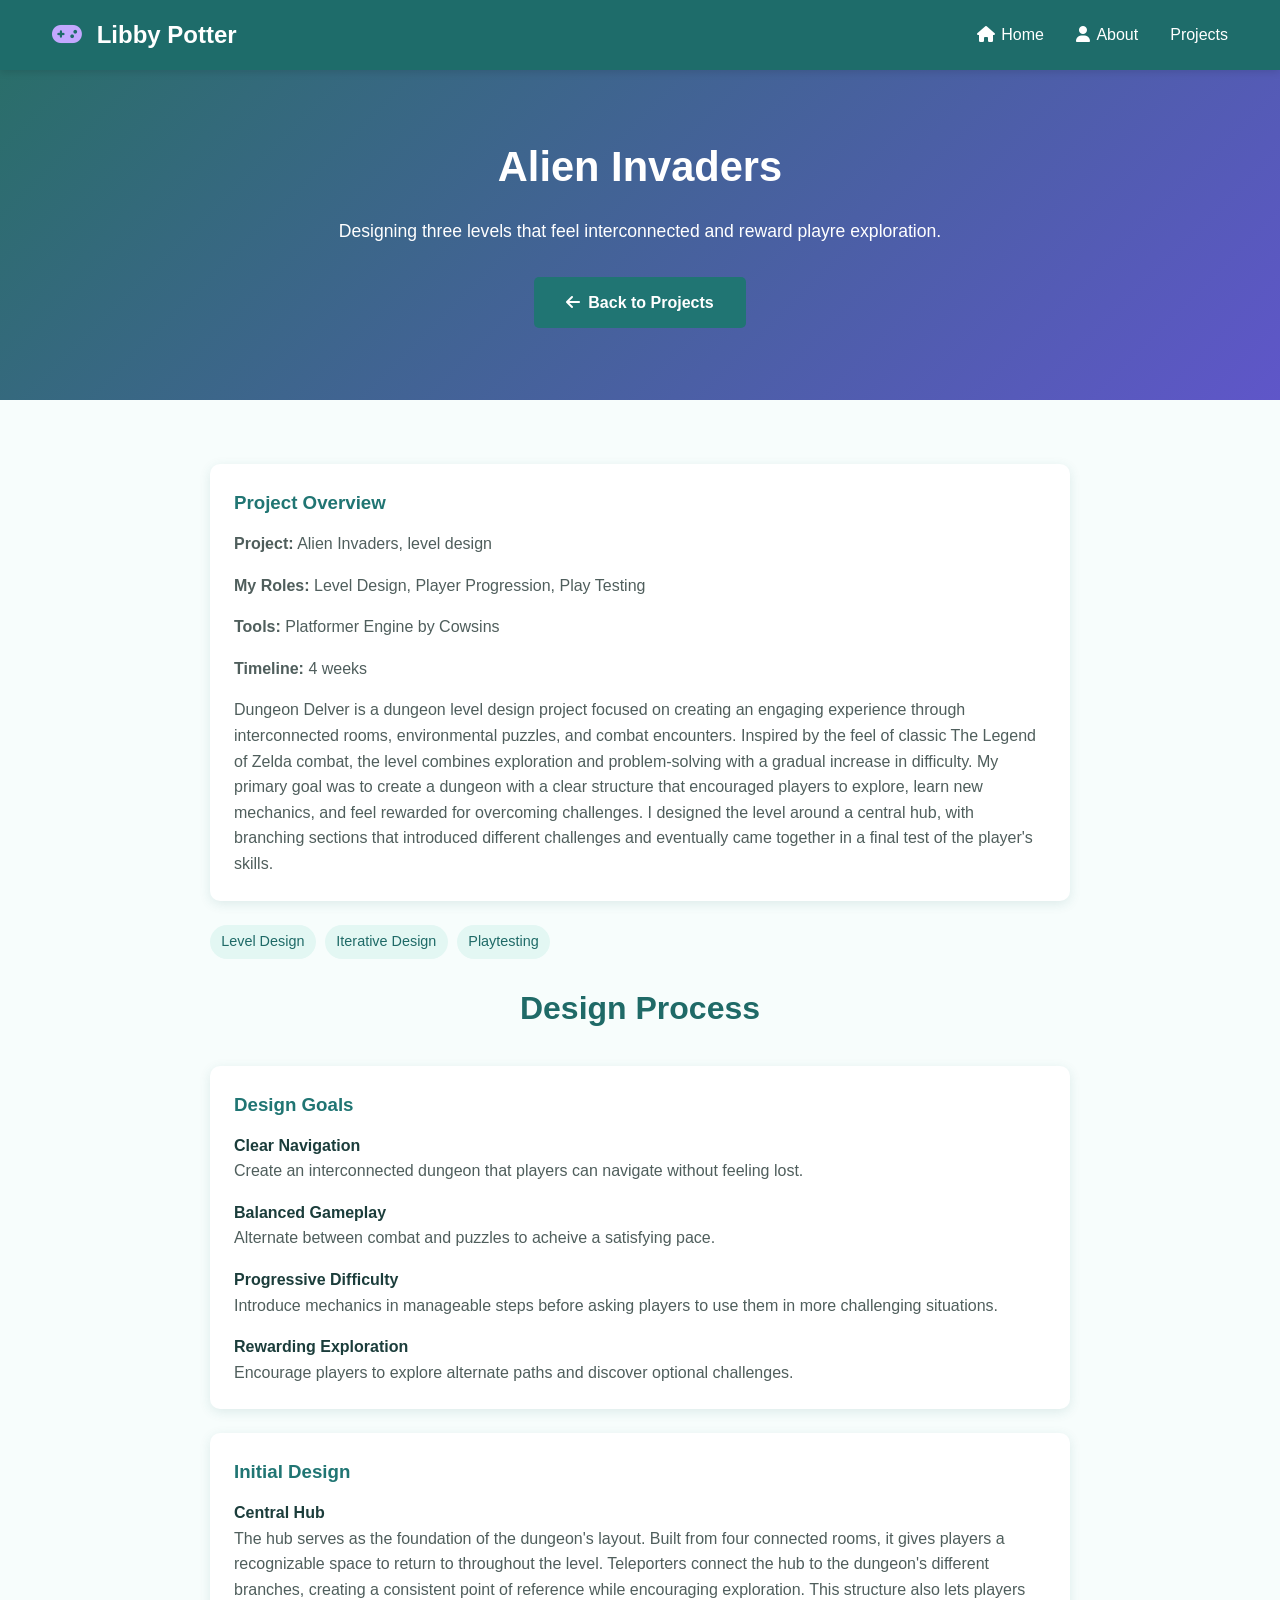
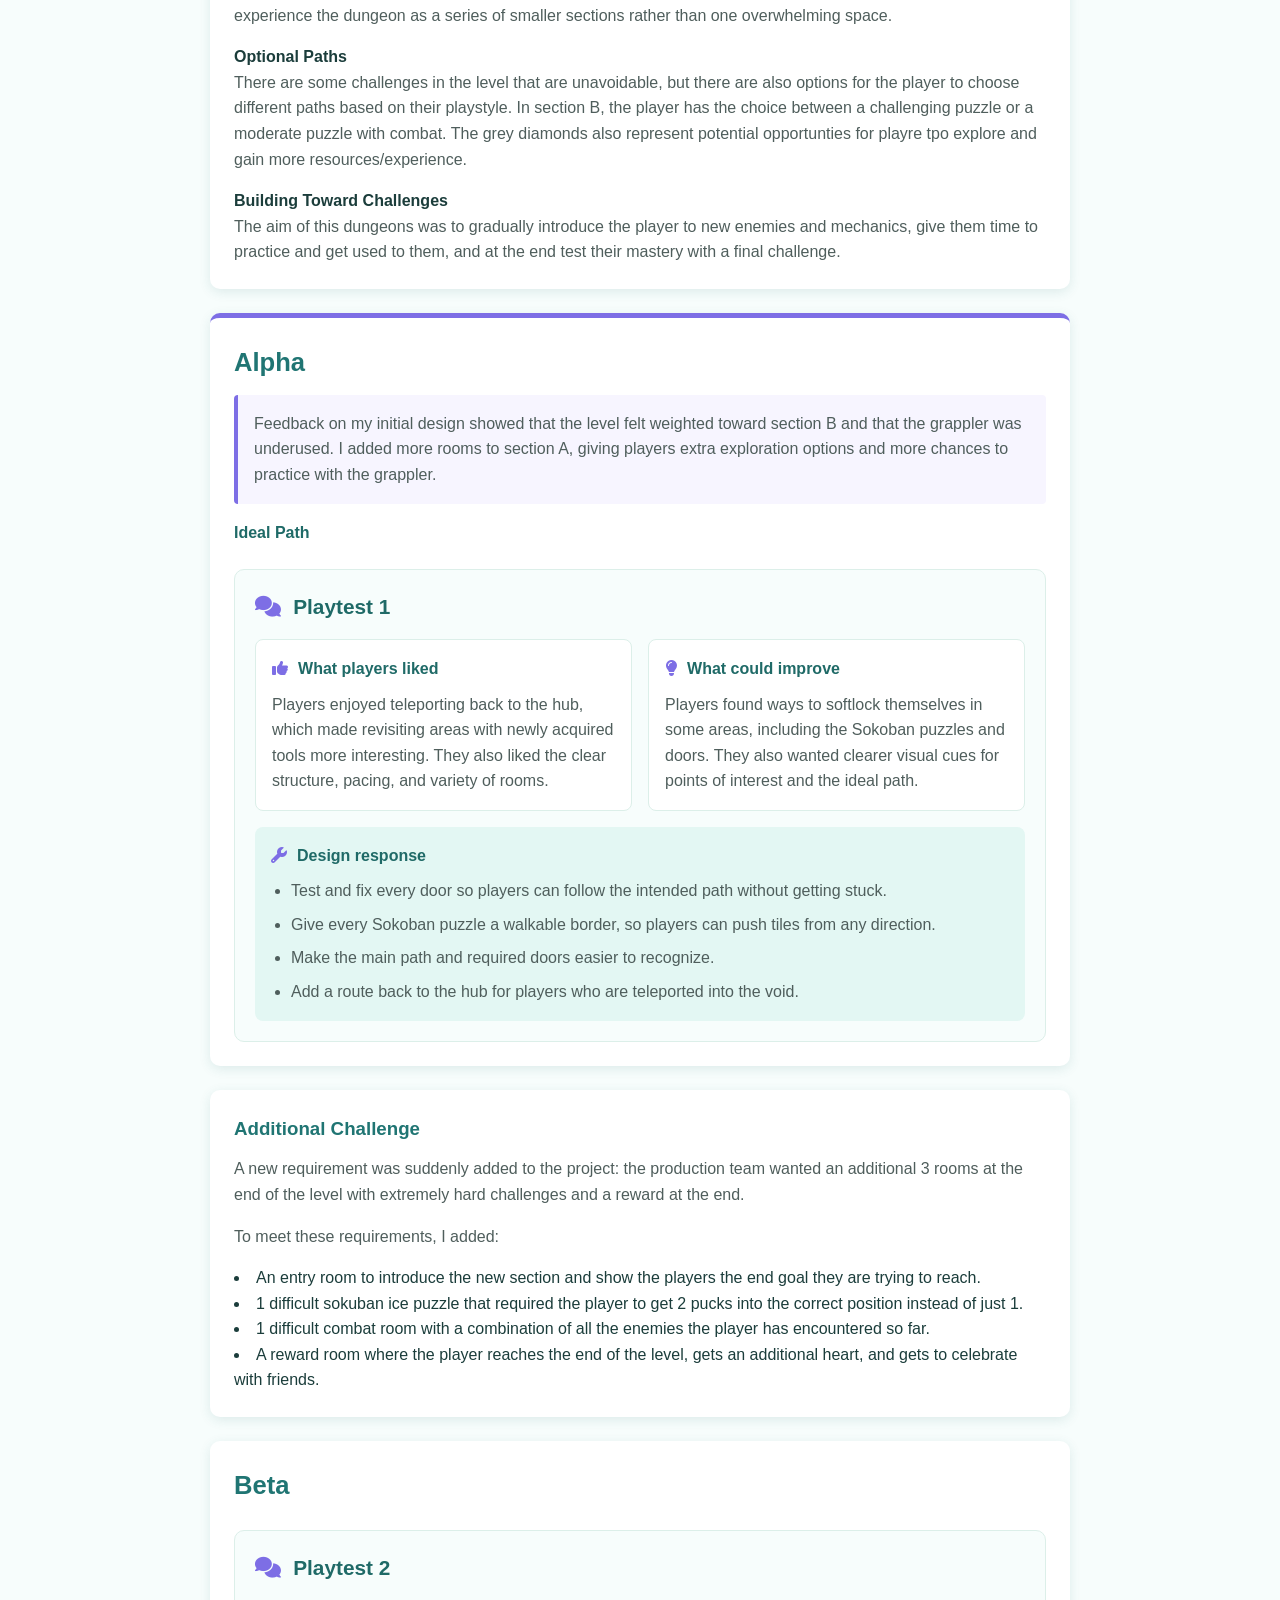
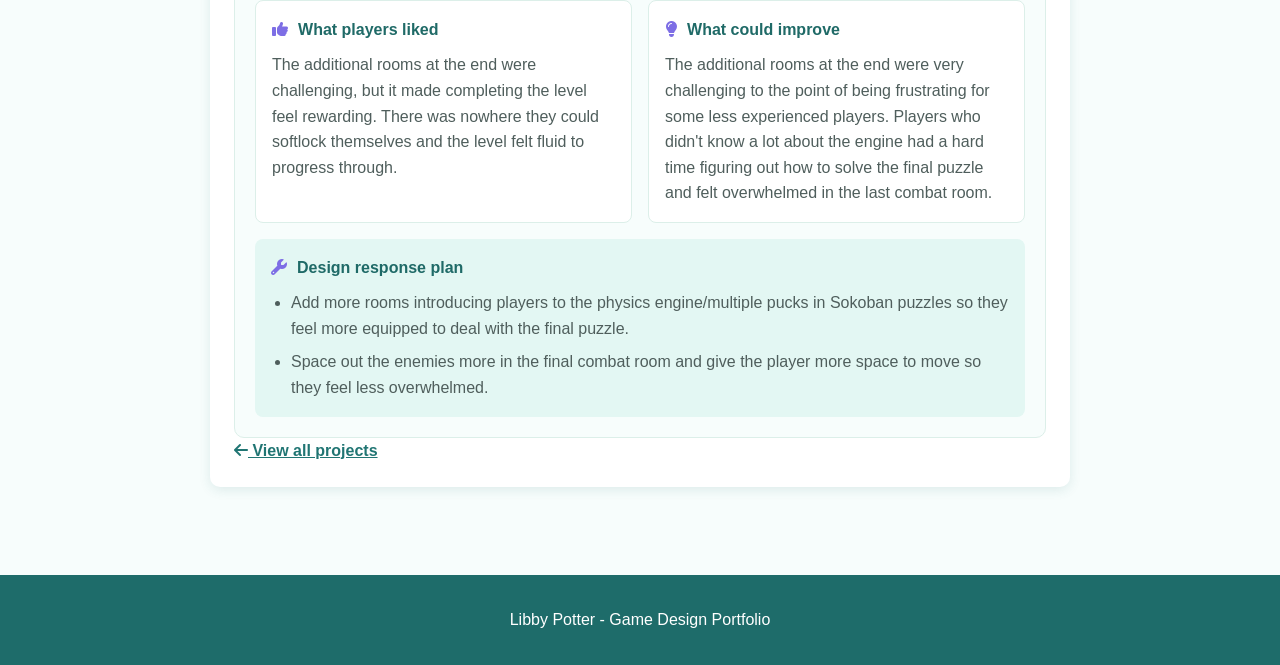
==== alien-invaders.html @ d5018eff "create alien invadrs page" ====
<!DOCTYPE html>
<html lang="en">
<head>
  <meta charset="UTF-8">
  <meta name="viewport" content="width=device-width, initial-scale=1.0">
  <title>Alien Invaders - Level Design</title>
  <link rel="stylesheet" href="https://cdnjs.cloudflare.com/ajax/libs/font-awesome/6.5.0/css/all.min.css" crossorigin="anonymous" referrerpolicy="no-referrer" />
  <link rel="stylesheet" href="style.css">
  <link rel="stylesheet" href="projects.css">
</head>
<body>
  <!-- Navigation Bar -->
  <nav class="navbar">
    <div class="container">
      <h1 class="logo"><i class="fa-solid fa-gamepad"></i> Libby Potter</h1>
      <ul class="nav-links">
        <li><a href="index.html"><i class="fa-solid fa-home"></i>Home</a></li>
        <li><a href="index.html#bio"><i class="fa-solid fa-user"></i>About</a></li>
        <li><a href="index.html#projects">Projects</a></li>
      </ul>
    </div>
  </nav>

  <!-- Project Introduction -->
  <section class="project-detail-hero">
    <div class="container">
      <h2>Alien Invaders</h2>
      <p>Designing three levels that feel interconnected and reward playre exploration.</p>
      <a href="index.html#projects" class="btn"><i class="fa-solid fa-arrow-left"></i>Back to Projects</a>
    </div>
  </section>

  <!-- Project Details -->
  <main class="project-detail-section">
    <div class="container">
      <div class="project-detail-card">
        <h3>Project Overview</h3>
        <p><strong>Project:</strong> Alien Invaders, level design</p>
        <p><strong>My Roles:</strong> Level Design, Player Progression, Play Testing</p>
        <p><strong>Tools:</strong> Platformer Engine by Cowsins</p>
        <p><strong>Timeline:</strong> 4 weeks</p>
        <p>Dungeon Delver is a dungeon level design project focused on creating an engaging experience through interconnected rooms, environmental puzzles, and combat encounters. Inspired by the feel of classic The Legend of Zelda combat, the level combines exploration and problem-solving with a gradual increase in difficulty.
        My primary goal was to create a dungeon with a clear structure that encouraged players to explore, learn new mechanics, and feel rewarded for overcoming challenges. I designed the level around a central hub, with branching sections that introduced different challenges and eventually came together in a final test of the player's skills.
        </p>
      </div>
      <ul class="project-tags" aria-label="Project topics">
        <li>Level Design</li>
        <li>Iterative Design</li>
        <li>Playtesting</li>
      </ul>

      <h2>Design Process</h2>
      <div class="project-detail-card">
        <h3>Design Goals</h3>
          <h4>Clear Navigation</h4>
          <p>Create an interconnected dungeon that players can navigate without feeling lost.</p>
          <h4>Balanced Gameplay</h4>
          <p>Alternate between combat and puzzles to acheive a satisfying pace.</p>
          <h4>Progressive Difficulty</h4>
          <p>Introduce mechanics in manageable steps before asking players to use them in more challenging situations.</p>
          <h4>Rewarding Exploration</h4>
          <p>Encourage players to explore alternate paths and discover optional challenges.</p>
      </div>
      <div class="project-detail-card">
        <h3>Initial Design</h3>
          <h4>Central Hub</h4>
          <p>The hub serves as the foundation of the dungeon's layout. Built from four connected rooms, it gives players a recognizable space to return to throughout the level. Teleporters connect the hub to the dungeon's different branches, creating a consistent point of reference while encouraging exploration.
          This structure also lets players experience the dungeon as a series of smaller sections rather than one overwhelming space.</p>
          <h4>Optional Paths</h4>
          <p>There are some challenges in the level that are unavoidable, but there are also options for the player to choose different paths based on their playstyle. In section B, the player has the choice between a challenging puzzle or a moderate puzzle with combat. The grey diamonds also represent potential opportunties for playre tpo explore and gain more resources/experience.</p>
          <h4>Building Toward Challenges</h4>
          <p>The aim of this dungeons was to gradually introduce the player to new enemies and mechanics, give them time to practice and get used to them, and at the end test their mastery with a final challenge.</p>
      </div>

      <div class="project-detail-card alpha-section">
        <div class="alpha-heading">
          <h3>Alpha</h3>
        </div>
        <p class="alpha-summary">Feedback on my initial design showed that the level felt weighted toward section B and that the grappler was underused. I added more rooms to section A, giving players extra exploration options and more chances to practice with the grappler.</p>
        <h4>Ideal Path</h4>
        <div class="alpha-playtest">
          <h4 class="alpha-playtest-title"><i class="fa-solid fa-comments" aria-hidden="true"></i> Playtest 1</h4>
          <div class="alpha-feedback">
            <div class="alpha-feedback-card alpha-positive">
              <h5><i class="fa-solid fa-thumbs-up" aria-hidden="true"></i> What players liked</h5>
              <p>Players enjoyed teleporting back to the hub, which made revisiting areas with newly acquired tools more interesting. They also liked the clear structure, pacing, and variety of rooms.</p>
            </div>
            <div class="alpha-feedback-card alpha-critique">
              <h5><i class="fa-solid fa-lightbulb" aria-hidden="true"></i> What could improve</h5>
              <p>Players found ways to softlock themselves in some areas, including the Sokoban puzzles and doors. They also wanted clearer visual cues for points of interest and the ideal path.</p>
            </div>
          </div>
          <div class="alpha-response">
            <h5><i class="fa-solid fa-wrench" aria-hidden="true"></i> Design response</h5>
            <ul>
              <li>Test and fix every door so players can follow the intended path without getting stuck.</li>
              <li>Give every Sokoban puzzle a walkable border, so players can push tiles from any direction.</li>
              <li>Make the main path and required doors easier to recognize.</li>
              <li>Add a route back to the hub for players who are teleported into the void.</li>
            </ul>
          </div>
        </div>
      </div>

      <div class="project-detail-card">
        <h3>Additional Challenge</h3>
        <p>A new requirement was suddenly added to the project: the production team wanted an additional 3 rooms at the end of the level with extremely hard challenges and a reward at the end.</p>
        <p>To meet these requirements, I added:</p>
        <li>An entry room to introduce the new section and show the players the end goal they are trying to reach.</li>
        <li>1 difficult sokuban ice puzzle that required the player to get 2 pucks into the correct position instead of just 1.</li>
        <li>1 difficult combat room with a combination of all the enemies the player has encountered so far.</li>
        <li>A reward room where the player reaches the end of the level, gets an additional heart, and gets to celebrate with friends.</li>
      </div>

      <div class="project-detail-card">
        <div class="alpha-heading">
          <h3>Beta</h3>
        </div>
          <div class="alpha-playtest">
          <h4 class="alpha-playtest-title"><i class="fa-solid fa-comments" aria-hidden="true"></i> Playtest 2</h4>
          <div class="alpha-feedback">
            <div class="alpha-feedback-card alpha-positive">
              <h5><i class="fa-solid fa-thumbs-up" aria-hidden="true"></i> What players liked</h5>
              <p>The additional rooms at the end were challenging, but it made completing the level feel rewarding. There was nowhere they could softlock themselves and the level felt fluid to progress through.</p>
            </div>
            <div class="alpha-feedback-card alpha-critique">
              <h5><i class="fa-solid fa-lightbulb" aria-hidden="true"></i> What could improve</h5>
              <p>The additional rooms at the end were very challenging to the point of being frustrating for some less experienced players. Players who didn't know a lot about the engine had a hard time figuring out how to solve the final puzzle and felt overwhelmed in the last combat room.</p>
            </div>
          </div>
          <div class="alpha-response">
            <h5><i class="fa-solid fa-wrench" aria-hidden="true"></i> Design response plan</h5>
            <ul>
              <li>Add more rooms introducing players to the physics engine/multiple pucks in Sokoban puzzles so they feel more equipped to deal with the final puzzle.</li>
              <li>Space out the enemies more in the final combat room and give the player more space to move so they feel less overwhelmed.</li>
            </ul>
          </div>
      </div>
      <a href="index.html#projects" class="back-to-projects"><i class="fa-solid fa-arrow-left"></i> View all projects</a>
    </div>
  </main>

  <!-- Footer -->
  <footer class="footer">
    <div class="container">
      <p>Libby Potter - Game Design Portfolio</p>
    </div>
  </footer>
</body>
</html>
---- style.css ----
/* ===========================
   GLOBAL STYLES
   =========================== */

/* Reset default browser styles and set base font */
* {
  margin: 0;
  padding: 0;
  box-sizing: border-box;
}

body {
  font-family: 'Arial', sans-serif;
  line-height: 1.6;
  color: #1b3d3b;
  background-color: #e8f8f5;
}

/* Container class to center and constrain content width */
.container {
  max-width: 900px;
  margin: 0 auto;
  padding: 0 20px;
}

/* ===========================
   NAVIGATION BAR
   =========================== */

.navbar {
  background-color: #1e6c6a;
  padding: 1rem 2rem;
  position: sticky;
  top: 0;
  box-shadow: 0 2px 8px rgba(0, 0, 0, 0.12);
}

.navbar .container {
  display: flex;
  justify-content: space-between;
  align-items: center;
  width: 100%;
  max-width: none;
}

.logo {
  color: white;
  font-size: 1.5rem;
  font-weight: bold;
}

.logo i {
  margin-right: 0.5rem;
  color: #c3a8ff;
}

.nav-links {
  display: flex;
  list-style: none;
  gap: 2rem;
}

.nav-links a {
  color: white;
  text-decoration: none;
  font-weight: 500;
  transition: color 0.3s ease;
}

.nav-links a i {
  margin-right: 0.4rem;
}

.nav-links a:hover {
  color: #a47ff0;
}

/* ===========================
   HERO SECTION
   =========================== */

.hero {
  background: linear-gradient(135deg, #98e6dd 0%, #7a7ad8 100%);
  color: white;
  padding: 6rem 0;
  text-align: center;
}

.hero h2 {
  font-size: 3rem;
  margin-bottom: 1rem;
}

.hero p {
  font-size: 1.2rem;
  margin-bottom: 2rem;
  max-width: 600px;
  margin-left: auto;
  margin-right: auto;
}

/* Button styling */
.btn {
  display: inline-block;
  background-color: #207573;
  color: white;
  padding: 0.8rem 2rem;
  border-radius: 5px;
  text-decoration: none;
  font-weight: bold;
  transition: background-color 0.3s ease;
}

.btn i {
  margin-right: 0.5rem;
}

.btn:hover {
  background-color: #175455;
}

/* ===========================
   BIO SECTION
   =========================== */

.bio {
  background-color: #f0fcfb;
  padding: 4rem 0;
}

/* Bio content layout with image and text side-by-side */
.bio-content {
  display: flex;
  gap: 2rem;
  align-items: center;
}

/* Profile image styling */
.bio-image {
  width: 200px;
  height: 200px;
  border-radius: 10px;
  object-fit: cover;
  box-shadow: 0 4px 8px rgba(0, 0, 0, 0.2);
  flex-shrink: 0;
}

.bio h2 {
  font-size: 2rem;
  margin-bottom: 1.5rem;
  color: #1f6a67;
}

.bio-text p {
  font-size: 1rem;
  margin-bottom: 1rem;
  line-height: 1.8;
  color: #285452;
}

/* ===========================
   SKILLS SECTION
   =========================== */

.skills {
  background-color: #e3f7f3;
  padding: 4rem 0;
}

.skills h2 {
  font-size: 2rem;
  margin-bottom: 2rem;
  text-align: center;
  color: #1f6a67;
}

/* Skills grid layout using flexbox */
.skills-grid {
  display: flex;
  gap: 2rem;
  justify-content: center;
  flex-wrap: wrap;
}

.skill-category {
  background-color: white;
  padding: 1.5rem;
  border-radius: 8px;
  box-shadow: 0 3px 10px rgba(31, 106, 103, 0.12);
  flex: 1;
  min-width: 250px;
  max-width: 400px;
}

.skill-category h3 {
  color: #7d6ee5;
  margin-bottom: 1rem;
  font-size: 1.2rem;
}

.skill-category h3 i {
  margin-right: 0.5rem;
  color: #207573;
}

.skill-category ul {
  list-style: none;
}

.skill-category li {
  padding: 0.5rem 0;
  color: #555;
  border-bottom: 1px solid #ecf0f1;
}

.skill-category li:last-child {
  border-bottom: none;
}

/* ===========================
   FOOTER
   =========================== */

.footer {
  background-color: #1e6c6a;
  color: white;
  text-align: center;
  padding: 2rem 0;
}

.social-link {
  color: white;
  text-decoration: none;
  font-weight: 600;
}

.social-link i {
  margin-right: 0.5rem;
  font-size: 1.3rem;
  vertical-align: middle;
}

.social-link:hover {
  color: #c3a8ff;
}

/* ===========================
   RESPONSIVE DESIGN
   =========================== */

/* Adjust styles for smaller screens */
@media (max-width: 768px) {
  .nav-links {
    gap: 1rem;
    font-size: 0.9rem;
  }

  .hero h2 {
    font-size: 2rem;
  }

  .hero p {
    font-size: 1rem;
  }

  /* Stack bio image and text vertically on mobile */
  .bio-content {
    flex-direction: column;
    text-align: center;
  }

  .bio-image {
    width: 150px;
    height: 150px;
  }

  .skills-grid {
    flex-direction: column;
  }

  .skill-category {
    max-width: 100%;
  }

  .project-grid {
    flex-direction: column;
  }

  .projects-hero h2 {
    font-size: 2rem;
  }
}
---- projects.css ----
/* ===========================
   PROJECTS PAGE STYLES
   =========================== */

.projects-hero {
  background: linear-gradient(135deg, #2a6e6a 0%, #5f56c9 100%);
  color: white;
  padding: 5rem 0;
  text-align: center;
}

.projects-hero h2 {
  font-size: 2.6rem;
  margin-bottom: 1rem;
}

.projects-hero p {
  font-size: 1.1rem;
  max-width: 650px;
  margin: 0 auto 2rem;
}

.projects-section {
  padding: 4rem 0;
  background-color: #f7fdfc;
}

.projects-section.alt {
  background-color: #eef9f7;
}

.projects-section h2 {
  font-size: 2rem;
  color: #1f6a67;
  margin-bottom: 2rem;
  text-align: center;
}

.project-grid {
  display: flex;
  gap: 1.5rem;
  flex-wrap: wrap;
  margin-bottom: 2rem;
}

.project-grid:last-of-type {
  margin-bottom: 0;
}

.project-card {
  background-color: white;
  border-radius: 10px;
  padding: 0;
  box-shadow: 0 3px 12px rgba(31, 106, 103, 0.12);
  flex: 1;
  min-width: 240px;
  overflow: hidden;
}

.project-card h3 {
  color: #207573;
  margin-bottom: 0.8rem;
}

.project-card p {
  color: #4f5e5c;
  margin-bottom: 1rem;
}

.project-link {
  color: inherit;
  text-decoration: none;
  display: block;
  height: 100%;
  padding: 1.5rem;
  border-radius: 10px;
}

.project-link:hover,
.project-link:focus-visible {
  background-color: #f0fcfb;
}

.project-link:focus-visible {
  outline: 3px solid #7d6ee5;
  outline-offset: -3px;
}

.project-image {
  height: 160px;
  border-radius: 8px;
  margin-bottom: 1rem;
  background: linear-gradient(135deg, #98e6dd 0%, #7a7ad8 100%);
  border: 2px solid #dcefe9;
}

.project-tags {
  list-style: none;
  display: flex;
  flex-wrap: wrap;
  gap: 0.6rem;
}

.project-tags li {
  background-color: #e3f7f3;
  color: #1f6a67;
  padding: 0.35rem 0.7rem;
  border-radius: 999px;
  font-size: 0.9rem;
}

.project-list {
  display: flex;
  flex-direction: column;
  gap: 1rem;
}

.project-detail-hero {
  background: linear-gradient(135deg, #2a6e6a 0%, #5f56c9 100%);
  color: white;
  padding: 4rem 0;
  text-align: center;
}

.project-detail-hero h2 {
  font-size: 2.6rem;
  margin-bottom: 1rem;
}

.project-detail-hero p {
  font-size: 1.1rem;
  max-width: 650px;
  margin: 0 auto 1.5rem;
}

.project-detail-hero .btn {
  margin: 0.5rem;
}

.project-detail-section {
  padding: 4rem 0;
  background-color: #f7fdfc;
}

.project-detail-section h2 {
  font-size: 2rem;
  color: #1f6a67;
  margin-bottom: 2rem;
  text-align: center;
}

.project-detail-card {
  background-color: white;
  padding: 1.5rem;
  margin-bottom: 1.5rem;
  border-radius: 10px;
  box-shadow: 0 3px 12px rgba(31, 106, 103, 0.12);
}

.project-detail-card h3 {
  color: #207573;
  margin-bottom: 0.8rem;
}

.project-detail-card p {
  color: #4f5e5c;
  margin-bottom: 1rem;
}

.project-detail-card p:last-child {
  margin-bottom: 0;
}

.alpha-section {
  border-top: 5px solid #7d6ee5;
}

.alpha-heading {
  display: flex;
  flex-wrap: wrap;
  align-items: center;
  gap: 0.5rem 1rem;
  margin-bottom: 0.75rem;
}

.alpha-heading h3 {
  margin: 0;
  font-size: 1.6rem;
}

.alpha-label {
  margin: 0 !important;
  padding: 0.3rem 0.65rem;
  color: #5142a5 !important;
  background-color: #f0edff;
  border-radius: 999px;
  font-size: 0.8rem;
  font-weight: bold;
  letter-spacing: 0.05em;
  text-transform: uppercase;
}

.alpha-summary {
  padding: 1rem;
  background-color: #f7f5ff;
  border-left: 4px solid #7d6ee5;
  border-radius: 4px;
}

.alpha-section > h4 {
  margin-bottom: 1rem;
  color: #1f6a67;
}

.alpha-playtest {
  margin-top: 1.5rem;
  padding: 1.25rem;
  background-color: #f7fdfc;
  border: 1px solid #dcefe9;
  border-radius: 10px;
}

.alpha-playtest-title {
  margin-bottom: 1rem;
  color: #1f6a67;
  font-size: 1.3rem;
}

.alpha-playtest-title i {
  margin-right: 0.4rem;
  color: #7d6ee5;
}

.alpha-feedback {
  display: flex;
  flex-wrap: wrap;
  gap: 1rem;
}

.alpha-feedback-card {
  flex: 1 1 240px;
  padding: 1rem;
  background-color: white;
  border: 1px solid #dcefe9;
  border-radius: 8px;
}

.alpha-feedback-card h5,
.alpha-response h5 {
  margin-bottom: 0.6rem;
  color: #1f6a67;
  font-size: 1rem;
}

.alpha-feedback-card h5 i,
.alpha-response h5 i {
  margin-right: 0.35rem;
  color: #7d6ee5;
}

.alpha-feedback-card p {
  margin: 0;
}

.alpha-response {
  margin-top: 1rem;
  padding: 1rem;
  background-color: #e3f7f3;
  border-radius: 8px;
}

.alpha-response ul {
  margin: 0;
  padding-left: 1.25rem;
  color: #4f5e5c;
}

.alpha-response li + li {
  margin-top: 0.5rem;
}

.project-detail-section .project-tags {
  margin-bottom: 1.5rem;
}

.gameplay-steps {
  display: flex;
  flex-wrap: wrap;
  gap: 1rem;
  margin: 1.5rem 0;
  padding: 0;
  list-style: none;
}

.gameplay-step {
  position: relative;
  flex: 1 1 190px;
  padding: 1.25rem;
  background: linear-gradient(180deg, #f0fcfb 0%, #ffffff 100%);
  border: 1px solid #dcefe9;
  border-radius: 10px;
}

.gameplay-step:not(:last-child)::after {
  content: "\2192";
  position: absolute;
  top: 1.35rem;
  right: -0.85rem;
  z-index: 1;
  width: 1.6rem;
  color: #207573;
  background-color: white;
  border-radius: 50%;
  font-size: 1.3rem;
  font-weight: bold;
  line-height: 1.6rem;
  text-align: center;
}

.gameplay-step-icon {
  display: block;
  margin-bottom: 0.7rem;
  color: #207573;
  font-size: 1.5rem;
}

.gameplay-step-number {
  display: block;
  margin-bottom: 0.35rem;
  color: #7d6ee5;
  font-size: 0.8rem;
  font-weight: bold;
  letter-spacing: 0.06em;
  text-transform: uppercase;
}

.gameplay-step h4 {
  margin-bottom: 0.5rem;
  color: #1f6a67;
  font-size: 1.05rem;
  line-height: 1.35;
}

.gameplay-step p {
  margin: 0;
  color: #4f5e5c;
  font-size: 0.95rem;
}

.gameplay-repeat {
  margin: 0 !important;
  padding: 0.9rem 1rem;
  color: #175455 !important;
  background-color: #e3f7f3;
  border-radius: 8px;
  font-weight: bold;
  text-align: center;
}

.gameplay-repeat i {
  margin-right: 0.45rem;
  color: #7d6ee5;
}

.key-systems {
  margin-top: 2rem;
  padding-top: 1.5rem;
  border-top: 1px solid #dcefe9;
}

.key-systems h4 {
  margin-bottom: 1rem;
  color: #1f6a67;
  font-size: 1.3rem;
}

.key-systems-list {
  display: flex;
  flex-wrap: wrap;
  gap: 0.8rem;
  margin: 0;
  padding: 0;
  list-style: none;
}

.key-systems-list li {
  display: flex;
  flex: 1 1 240px;
  gap: 0.8rem;
  align-items: flex-start;
  padding: 1rem;
  background-color: #f0fcfb;
  border: 1px solid #dcefe9;
  border-radius: 8px;
  color: #4f5e5c;
  font-size: 0.95rem;
}

.key-systems-list li > i {
  display: flex;
  flex: 0 0 2.2rem;
  width: 2.2rem;
  height: 2.2rem;
  align-items: center;
  justify-content: center;
  color: #207573;
  background-color: #e3f7f3;
  border-radius: 50%;
}

.key-systems-list li strong {
  display: block;
  margin-bottom: 0.25rem;
  color: #1f6a67;
}

.back-to-projects {
  color: #207573;
  font-weight: bold;
}

.list-item {
  background-color: white;
  padding: 1.2rem 1.4rem;
  border-radius: 8px;
  box-shadow: 0 2px 8px rgba(31, 106, 103, 0.08);
}

.list-item h3 {
  color: #7d6ee5;
  margin-bottom: 0.4rem;
}

.list-item h3 i {
  margin-right: 0.4rem;
  color: #207573;
}

.list-item p {
  color: #4f5e5c;
}

/* ===========================
   RESPONSIVE DESIGN
   =========================== */

@media (max-width: 768px) {
  .project-grid {
    flex-direction: column;
  }

  .gameplay-steps {
    flex-direction: column;
  }

  .gameplay-step {
    flex-basis: auto;
  }

  .gameplay-step:not(:last-child)::after {
    top: auto;
    right: 50%;
    bottom: -1.3rem;
    transform: rotate(90deg);
  }

  .projects-hero h2 {
    font-size: 2rem;
  }

  .project-detail-hero h2 {
    font-size: 2rem;
  }
}
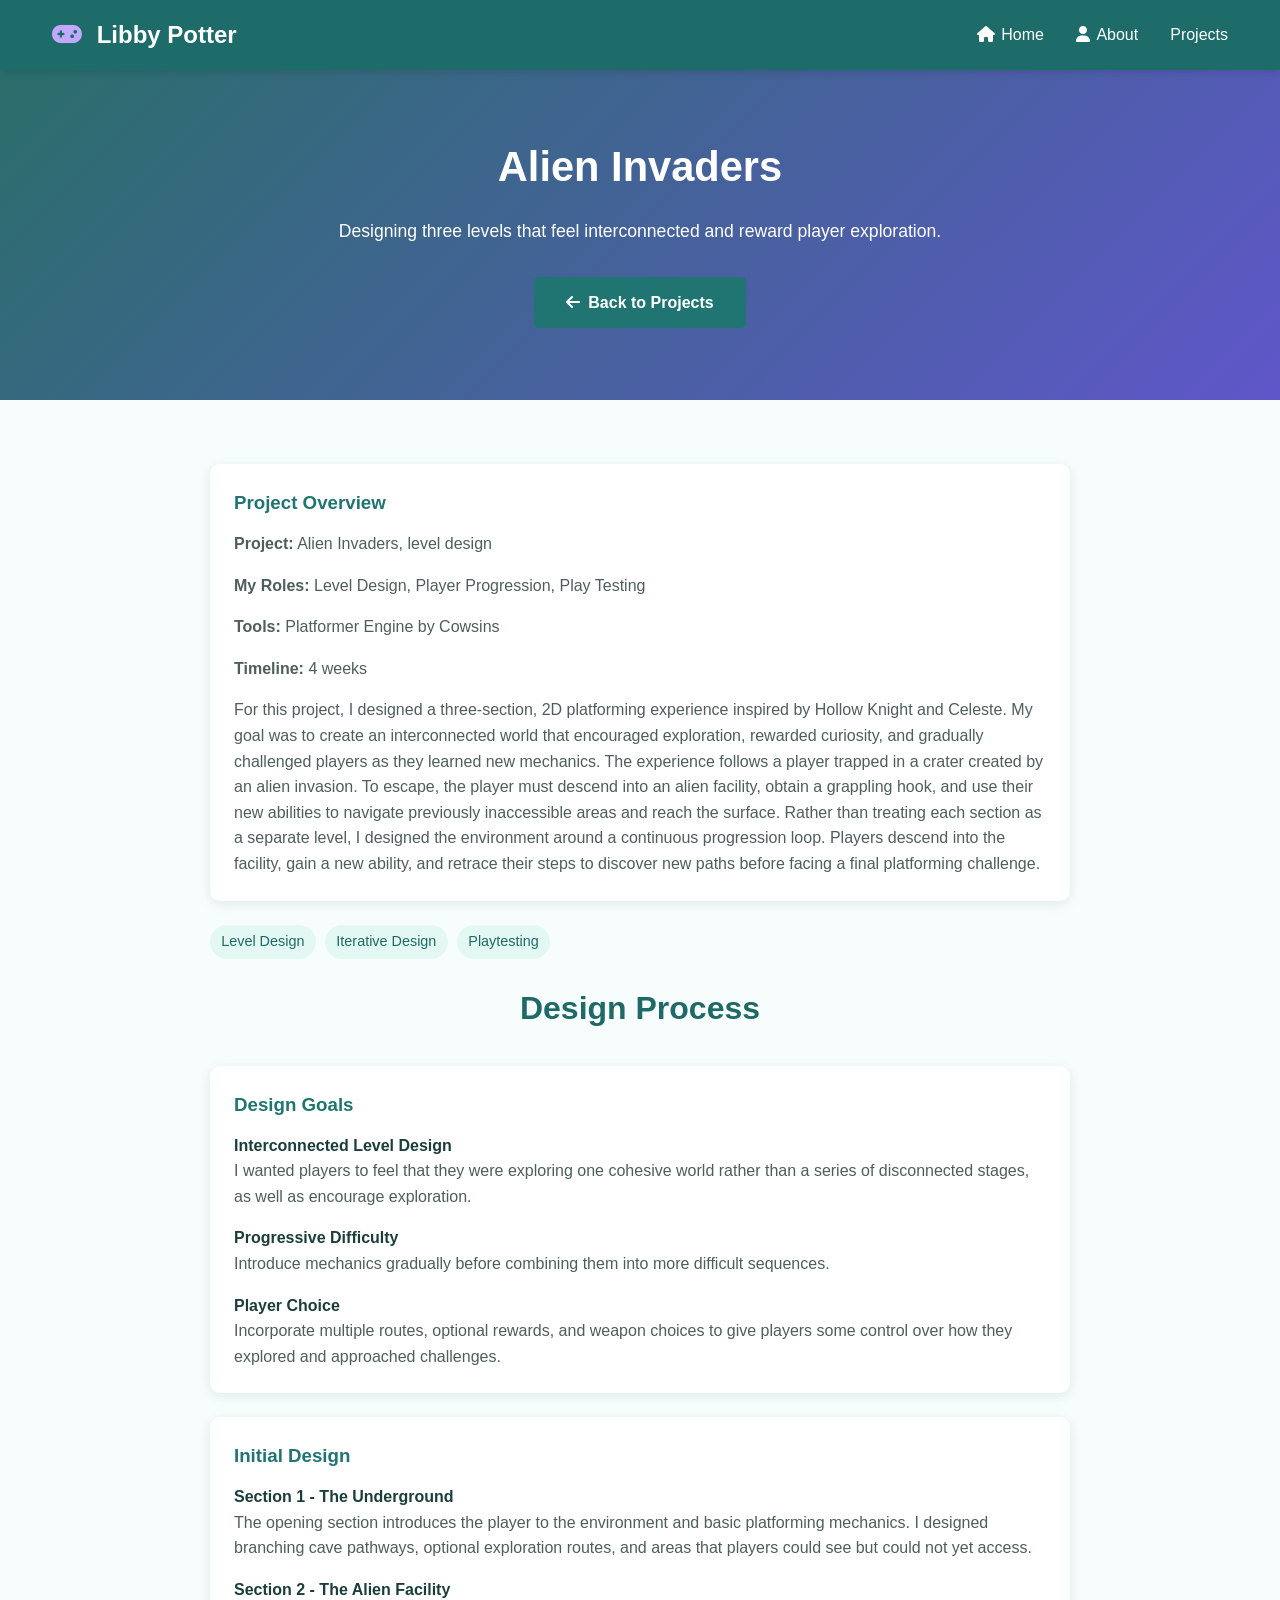
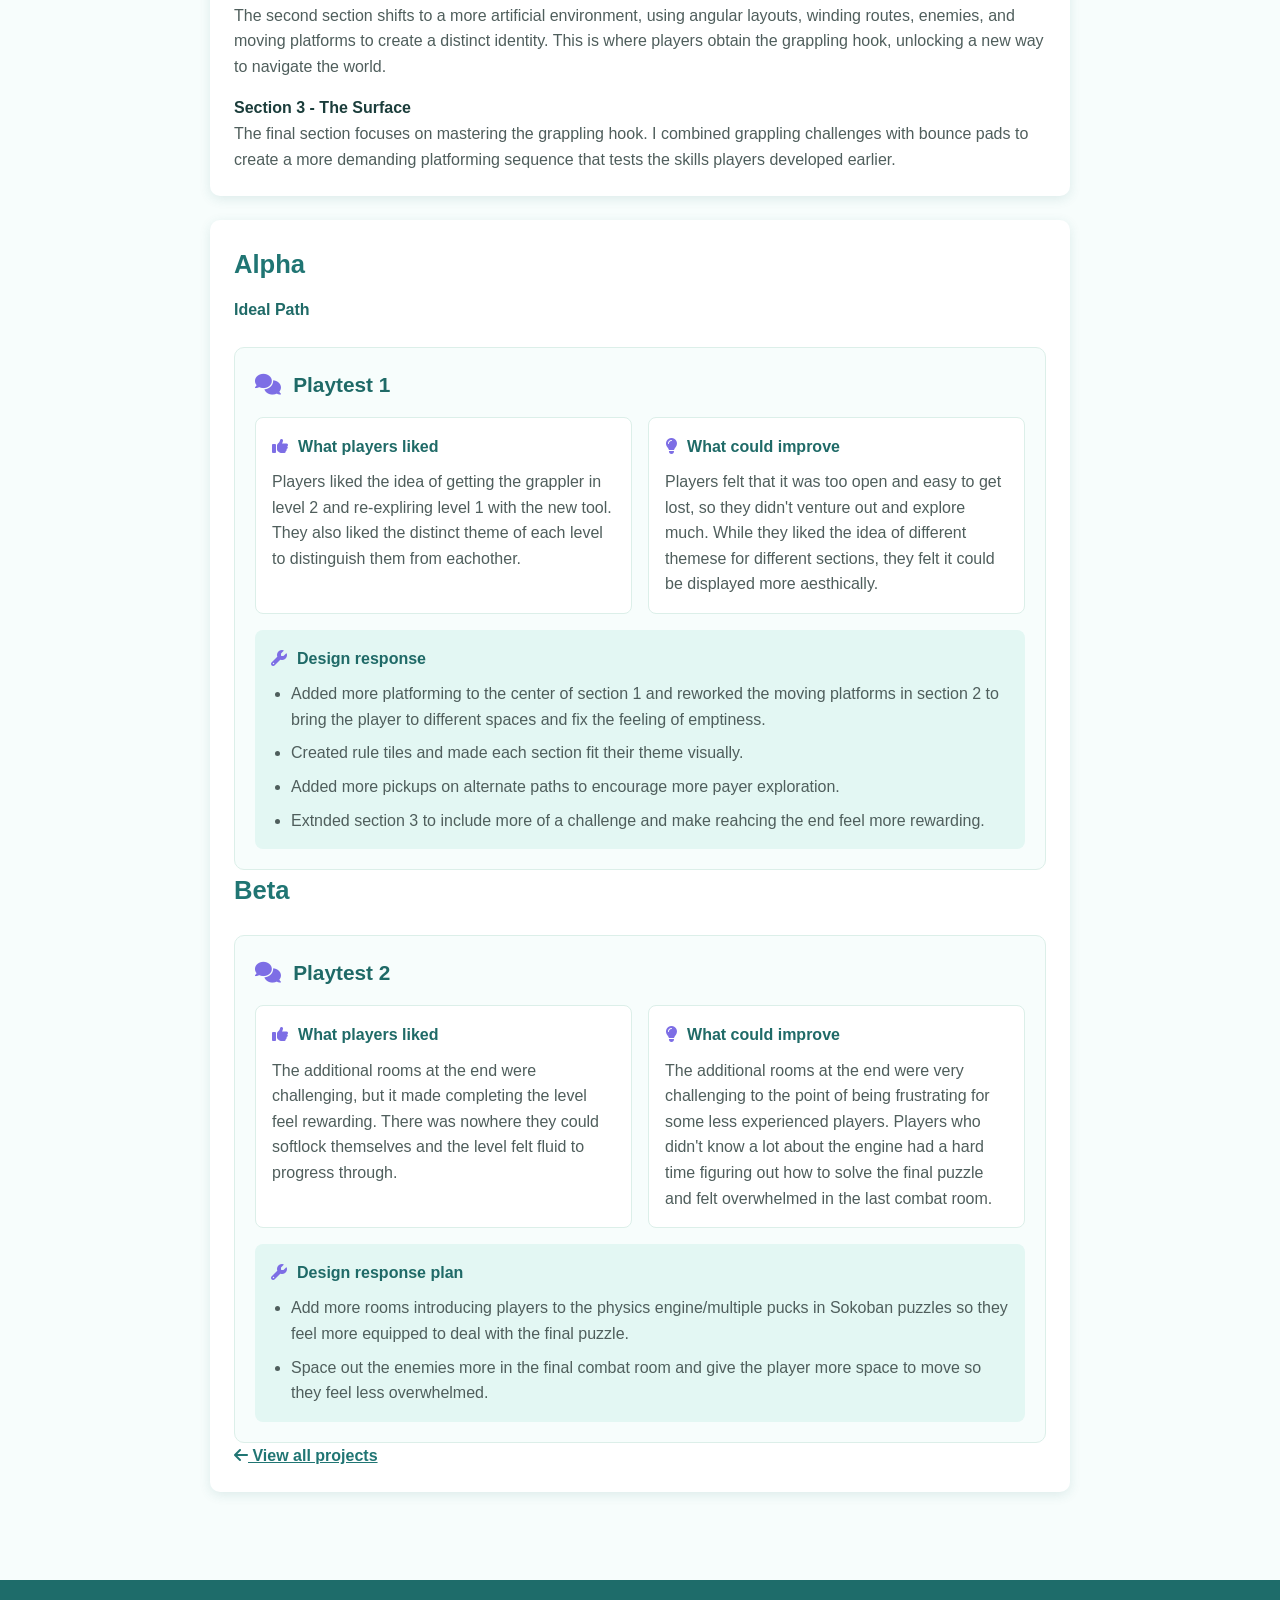
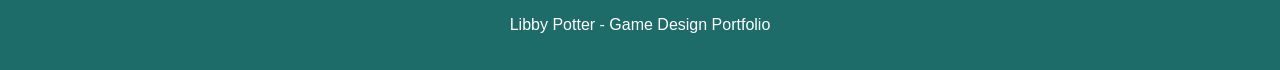
==== commit 933b59c5: "add info to alien invaders" ====
--- a/alien-invaders.html
+++ b/alien-invaders.html
@@ -25,7 +25,7 @@
   <section class="project-detail-hero">
     <div class="container">
       <h2>Alien Invaders</h2>
-      <p>Designing three levels that feel interconnected and reward playre exploration.</p>
+      <p>Designing three levels that feel interconnected and reward player exploration.</p>
       <a href="index.html#projects" class="btn"><i class="fa-solid fa-arrow-left"></i>Back to Projects</a>
     </div>
   </section>
@@ -39,8 +39,11 @@
         <p><strong>My Roles:</strong> Level Design, Player Progression, Play Testing</p>
         <p><strong>Tools:</strong> Platformer Engine by Cowsins</p>
         <p><strong>Timeline:</strong> 4 weeks</p>
-        <p>Dungeon Delver is a dungeon level design project focused on creating an engaging experience through interconnected rooms, environmental puzzles, and combat encounters. Inspired by the feel of classic The Legend of Zelda combat, the level combines exploration and problem-solving with a gradual increase in difficulty.
-        My primary goal was to create a dungeon with a clear structure that encouraged players to explore, learn new mechanics, and feel rewarded for overcoming challenges. I designed the level around a central hub, with branching sections that introduced different challenges and eventually came together in a final test of the player's skills.
+        <p>For this project, I designed a three-section, 2D platforming experience inspired by Hollow Knight and Celeste. My goal was to create an interconnected world that encouraged exploration, rewarded curiosity, and gradually challenged players as they learned new mechanics.
+
+        The experience follows a player trapped in a crater created by an alien invasion. To escape, the player must descend into an alien facility, obtain a grappling hook, and use their new abilities to navigate previously inaccessible areas and reach the surface.
+
+        Rather than treating each section as a separate level, I designed the environment around a continuous progression loop. Players descend into the facility, gain a new ability, and retrace their steps to discover new paths before facing a final platforming challenge.
         </p>
       </div>
       <ul class="project-tags" aria-label="Project topics">
@@ -52,67 +55,51 @@
       <h2>Design Process</h2>
       <div class="project-detail-card">
         <h3>Design Goals</h3>
-          <h4>Clear Navigation</h4>
-          <p>Create an interconnected dungeon that players can navigate without feeling lost.</p>
-          <h4>Balanced Gameplay</h4>
-          <p>Alternate between combat and puzzles to acheive a satisfying pace.</p>
+          <h4>Interconnected Level Design</h4>
+          <p>I wanted players to feel that they were exploring one cohesive world rather than a series of disconnected stages, as well as encourage exploration.</p>
           <h4>Progressive Difficulty</h4>
-          <p>Introduce mechanics in manageable steps before asking players to use them in more challenging situations.</p>
-          <h4>Rewarding Exploration</h4>
-          <p>Encourage players to explore alternate paths and discover optional challenges.</p>
+          <p>Introduce mechanics gradually before combining them into more difficult sequences. </p>
+          <h4>Player Choice</h4>
+          <p>Incorporate multiple routes, optional rewards, and weapon choices to give players some control over how they explored and approached challenges.</p>
       </div>
       <div class="project-detail-card">
         <h3>Initial Design</h3>
-          <h4>Central Hub</h4>
-          <p>The hub serves as the foundation of the dungeon's layout. Built from four connected rooms, it gives players a recognizable space to return to throughout the level. Teleporters connect the hub to the dungeon's different branches, creating a consistent point of reference while encouraging exploration.
-          This structure also lets players experience the dungeon as a series of smaller sections rather than one overwhelming space.</p>
-          <h4>Optional Paths</h4>
-          <p>There are some challenges in the level that are unavoidable, but there are also options for the player to choose different paths based on their playstyle. In section B, the player has the choice between a challenging puzzle or a moderate puzzle with combat. The grey diamonds also represent potential opportunties for playre tpo explore and gain more resources/experience.</p>
-          <h4>Building Toward Challenges</h4>
-          <p>The aim of this dungeons was to gradually introduce the player to new enemies and mechanics, give them time to practice and get used to them, and at the end test their mastery with a final challenge.</p>
+          <h4>Section 1 - The Underground</h4>
+          <p>The opening section introduces the player to the environment and basic platforming mechanics. I designed branching cave pathways, optional exploration routes, and areas that players could see but could not yet access.</p>
+          <h4>Section 2 - The Alien Facility</h4>
+          <p>The second section shifts to a more artificial environment, using angular layouts, winding routes, enemies, and moving platforms to create a distinct identity. This is where players obtain the grappling hook, unlocking a new way to navigate the world.</p>
+          <h4>Section 3 - The Surface</h4>
+          <p>The final section focuses on mastering the grappling hook. I combined grappling challenges with bounce pads to create a more demanding platforming sequence that tests the skills players developed earlier.</p>
       </div>
 
       <div class="project-detail-card alpha-section">
         <div class="alpha-heading">
           <h3>Alpha</h3>
         </div>
-        <p class="alpha-summary">Feedback on my initial design showed that the level felt weighted toward section B and that the grappler was underused. I added more rooms to section A, giving players extra exploration options and more chances to practice with the grappler.</p>
         <h4>Ideal Path</h4>
         <div class="alpha-playtest">
           <h4 class="alpha-playtest-title"><i class="fa-solid fa-comments" aria-hidden="true"></i> Playtest 1</h4>
           <div class="alpha-feedback">
             <div class="alpha-feedback-card alpha-positive">
               <h5><i class="fa-solid fa-thumbs-up" aria-hidden="true"></i> What players liked</h5>
-              <p>Players enjoyed teleporting back to the hub, which made revisiting areas with newly acquired tools more interesting. They also liked the clear structure, pacing, and variety of rooms.</p>
+              <p>Players liked the idea of getting the grappler in level 2 and re-expliring level 1 with the new tool. They also liked the distinct theme of each level to distinguish them from eachother.</p>
             </div>
             <div class="alpha-feedback-card alpha-critique">
               <h5><i class="fa-solid fa-lightbulb" aria-hidden="true"></i> What could improve</h5>
-              <p>Players found ways to softlock themselves in some areas, including the Sokoban puzzles and doors. They also wanted clearer visual cues for points of interest and the ideal path.</p>
+              <p>Players felt that it was too open and easy to get lost, so they didn't venture out and explore much. While they liked the idea of different themese for different sections, they felt it could be displayed more aesthically.</p>
             </div>
           </div>
           <div class="alpha-response">
             <h5><i class="fa-solid fa-wrench" aria-hidden="true"></i> Design response</h5>
             <ul>
-              <li>Test and fix every door so players can follow the intended path without getting stuck.</li>
-              <li>Give every Sokoban puzzle a walkable border, so players can push tiles from any direction.</li>
-              <li>Make the main path and required doors easier to recognize.</li>
-              <li>Add a route back to the hub for players who are teleported into the void.</li>
+              <li>Added more platforming to the center of section 1 and reworked the moving platforms in section 2 to bring the player to different spaces and fix the feeling of emptiness. </li>
+              <li>Created rule tiles and made each section fit their theme visually.</li>
+              <li>Added more pickups on alternate paths to encourage more payer exploration.</li>
+              <li>Extnded section 3 to include more of a challenge and make reahcing the end feel more rewarding.</li>
             </ul>
           </div>
         </div>
-      </div>
 
-      <div class="project-detail-card">
-        <h3>Additional Challenge</h3>
-        <p>A new requirement was suddenly added to the project: the production team wanted an additional 3 rooms at the end of the level with extremely hard challenges and a reward at the end.</p>
-        <p>To meet these requirements, I added:</p>
-        <li>An entry room to introduce the new section and show the players the end goal they are trying to reach.</li>
-        <li>1 difficult sokuban ice puzzle that required the player to get 2 pucks into the correct position instead of just 1.</li>
-        <li>1 difficult combat room with a combination of all the enemies the player has encountered so far.</li>
-        <li>A reward room where the player reaches the end of the level, gets an additional heart, and gets to celebrate with friends.</li>
-      </div>
-
-      <div class="project-detail-card">
         <div class="alpha-heading">
           <h3>Beta</h3>
         </div>
--- a/projects.css
+++ b/projects.css
@@ -169,10 +169,6 @@
 
 .project-detail-card p:last-child {
   margin-bottom: 0;
-}
-
-.alpha-section {
-  border-top: 5px solid #7d6ee5;
 }
 
 .alpha-heading {
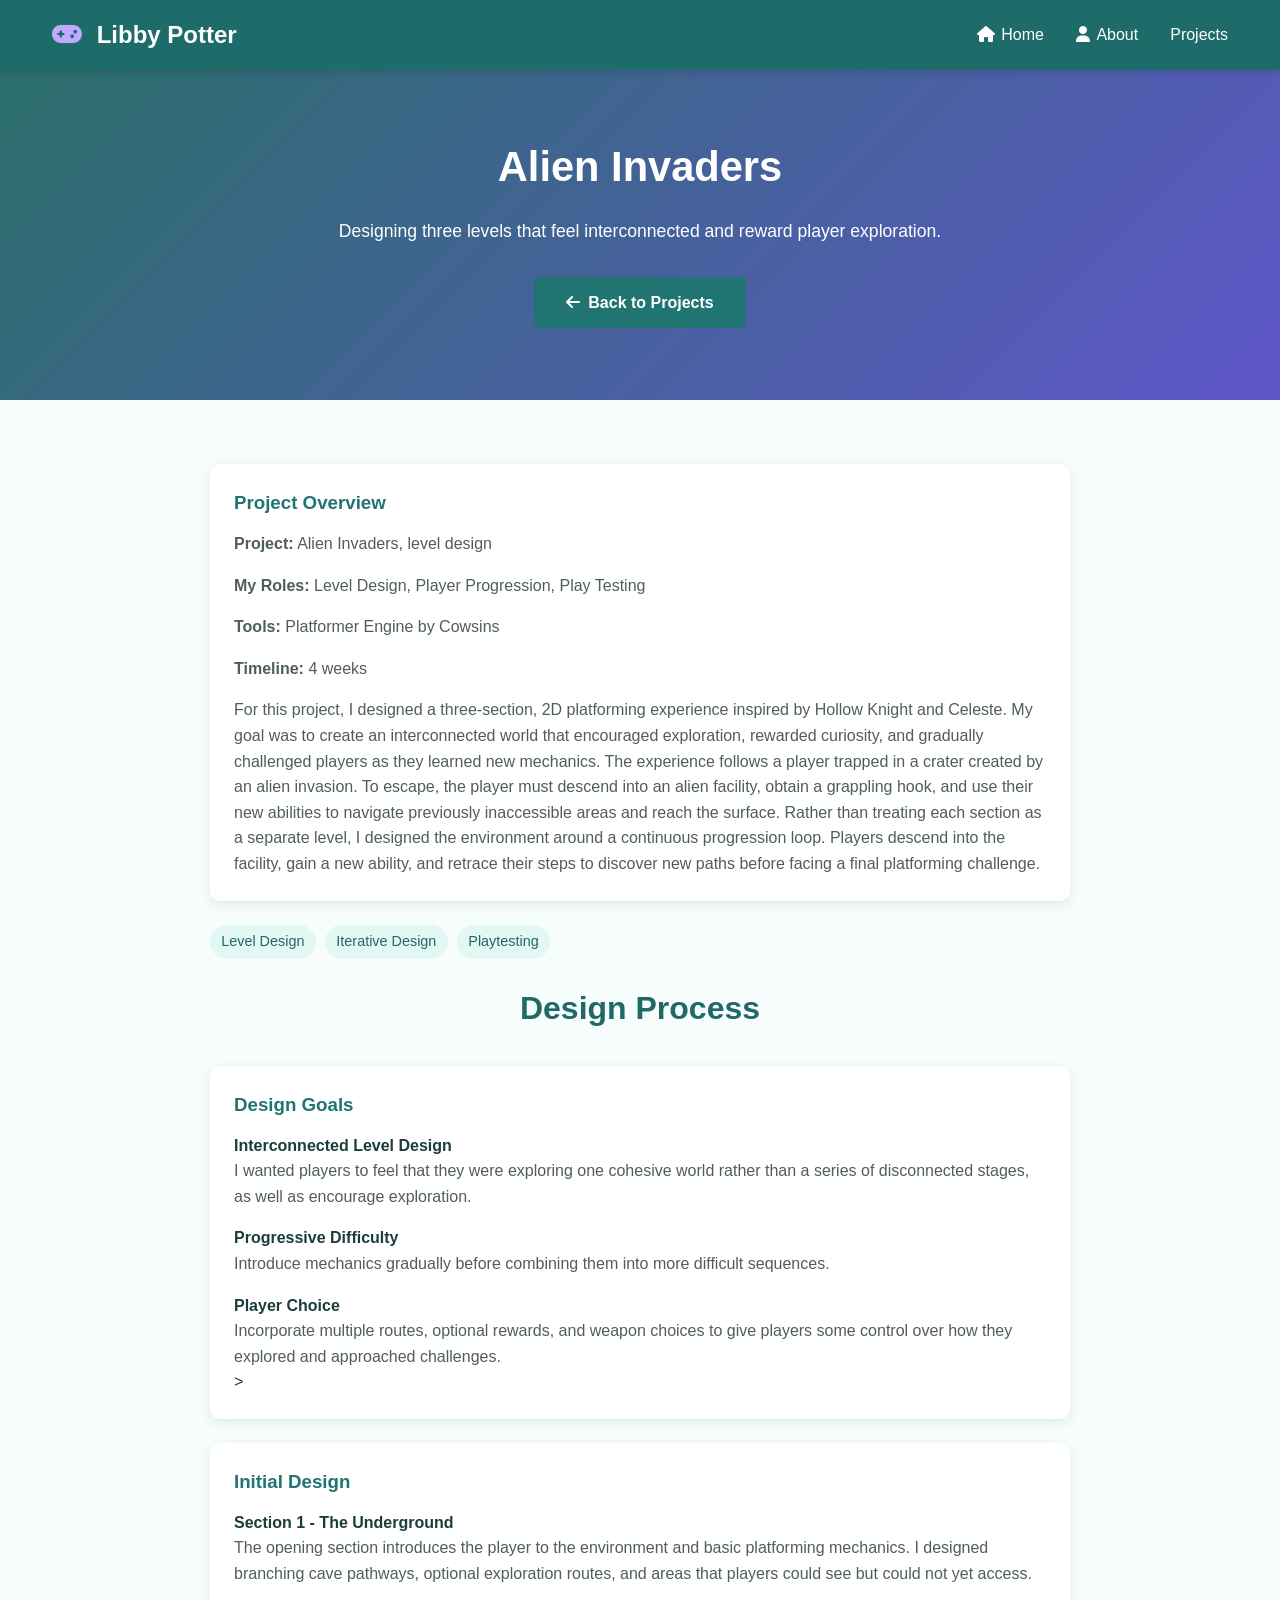
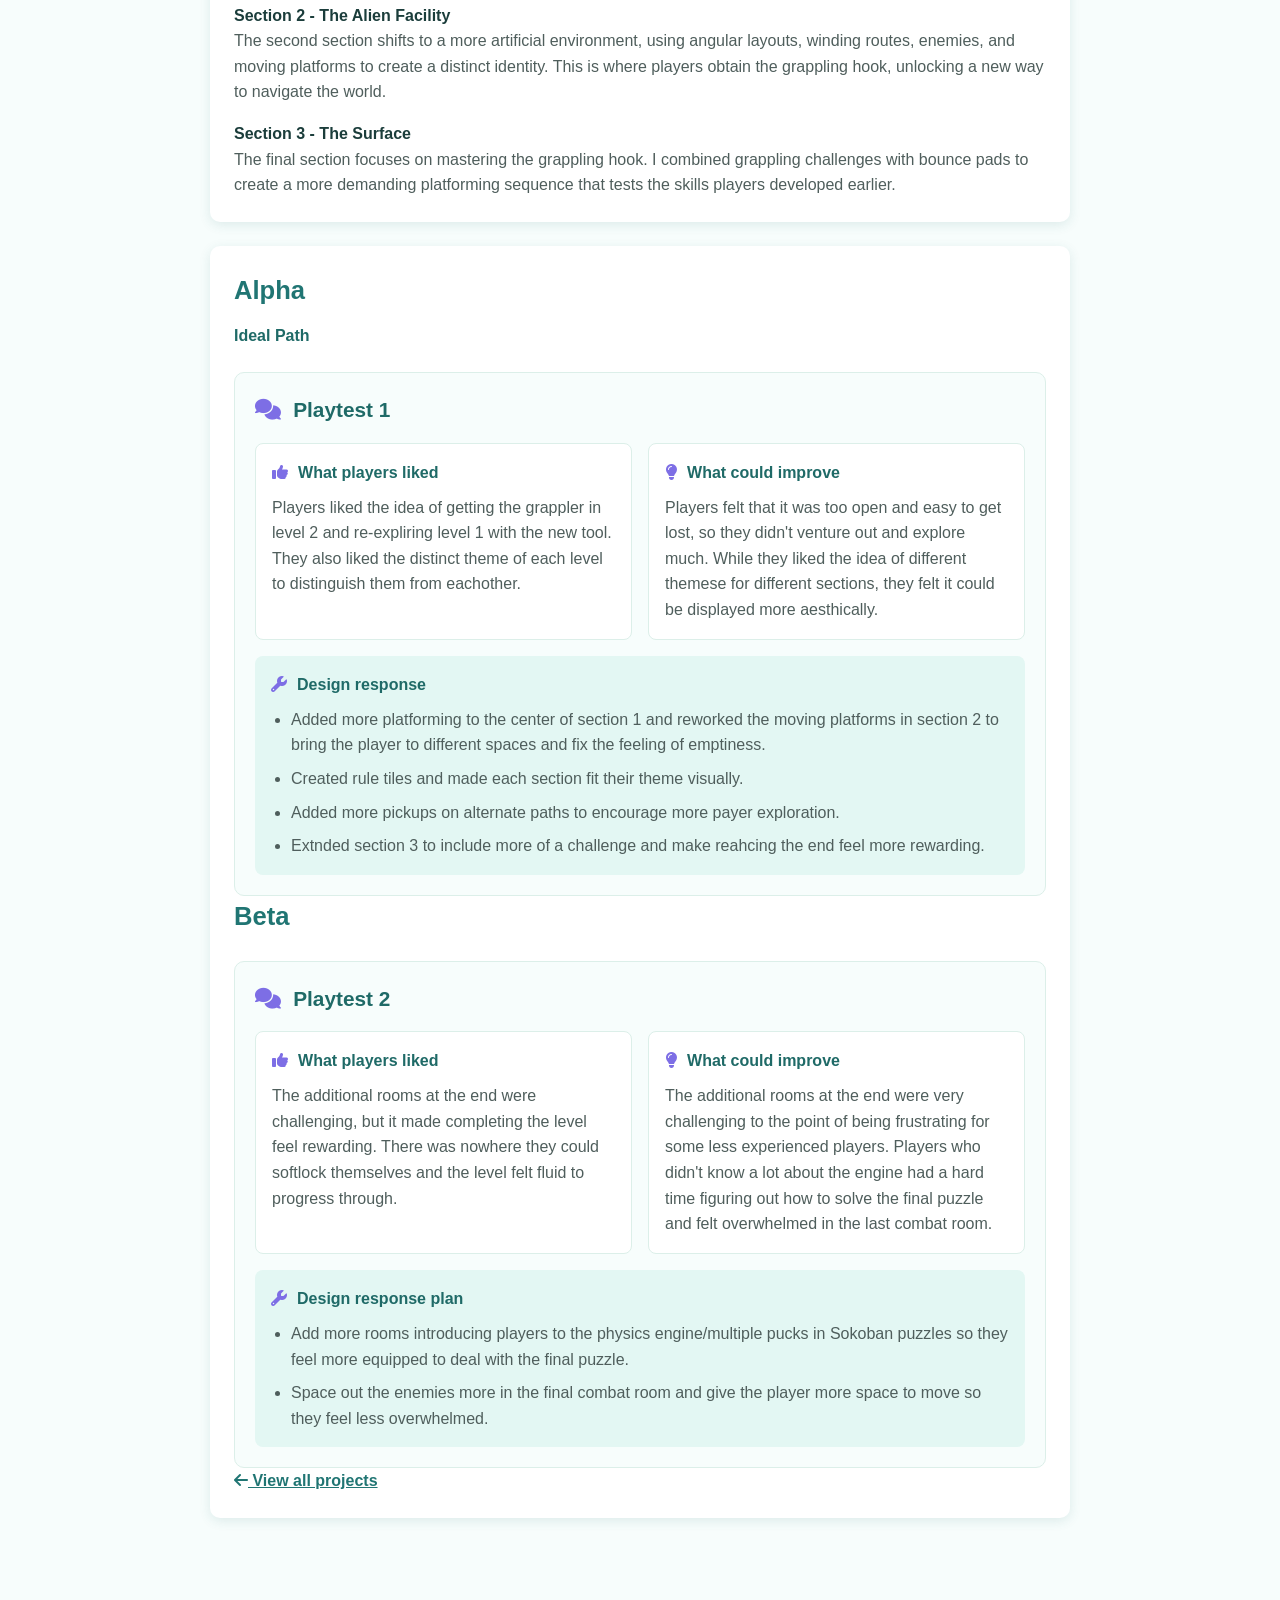
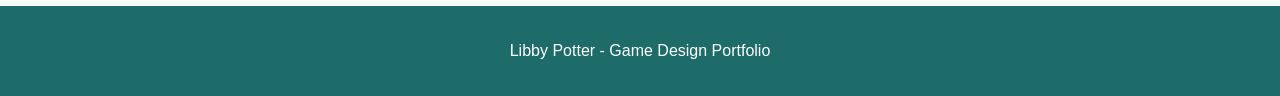
==== commit 35f25497: "import AlienInvaders and DD images" ====
--- a/alien-invaders.html
+++ b/alien-invaders.html
@@ -61,10 +61,12 @@
           <p>Introduce mechanics gradually before combining them into more difficult sequences. </p>
           <h4>Player Choice</h4>
           <p>Incorporate multiple routes, optional rewards, and weapon choices to give players some control over how they explored and approached challenges.</p>
+          <!--Add AlienInvadersFlowcgart.jpg to this section-->>
       </div>
       <div class="project-detail-card">
         <h3>Initial Design</h3>
           <h4>Section 1 - The Underground</h4>
+          <!--Add AlienInvadersLevel1Draft1.jpg-->
           <p>The opening section introduces the player to the environment and basic platforming mechanics. I designed branching cave pathways, optional exploration routes, and areas that players could see but could not yet access.</p>
           <h4>Section 2 - The Alien Facility</h4>
           <p>The second section shifts to a more artificial environment, using angular layouts, winding routes, enemies, and moving platforms to create a distinct identity. This is where players obtain the grappling hook, unlocking a new way to navigate the world.</p>
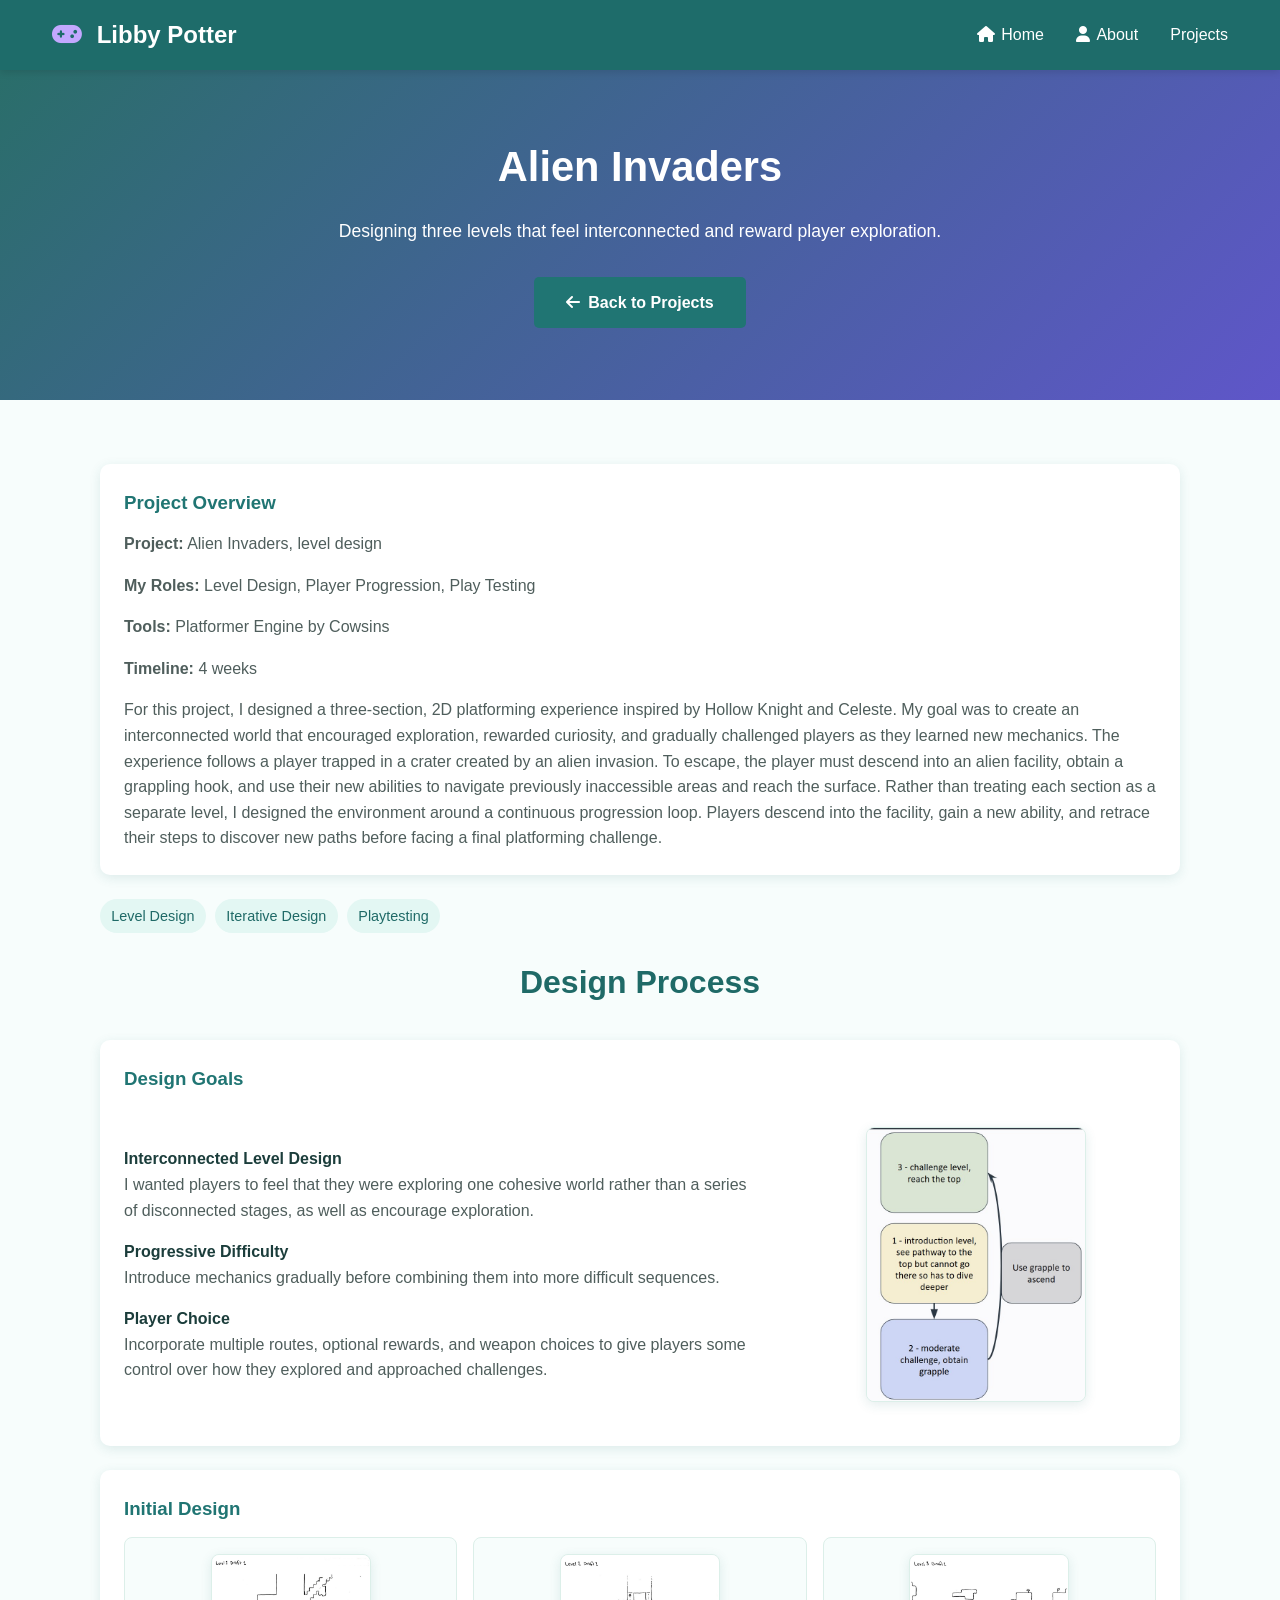
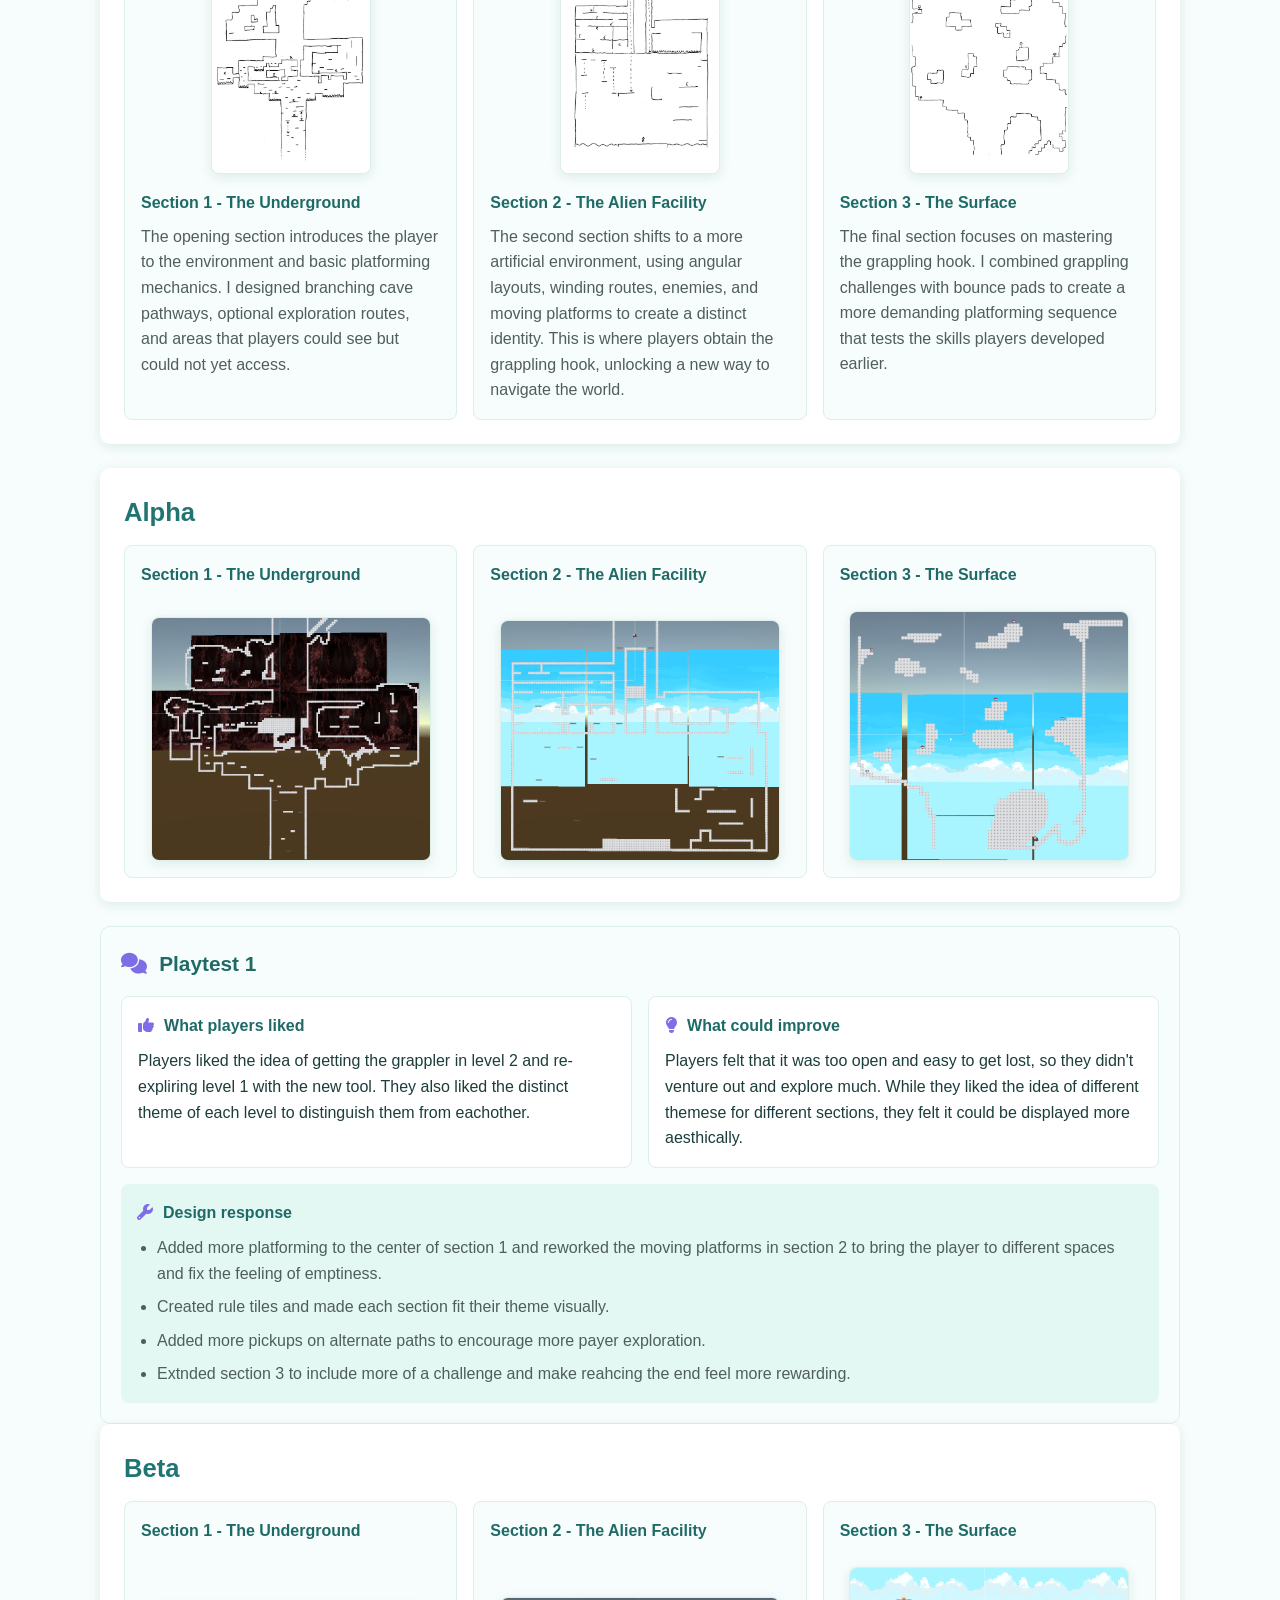
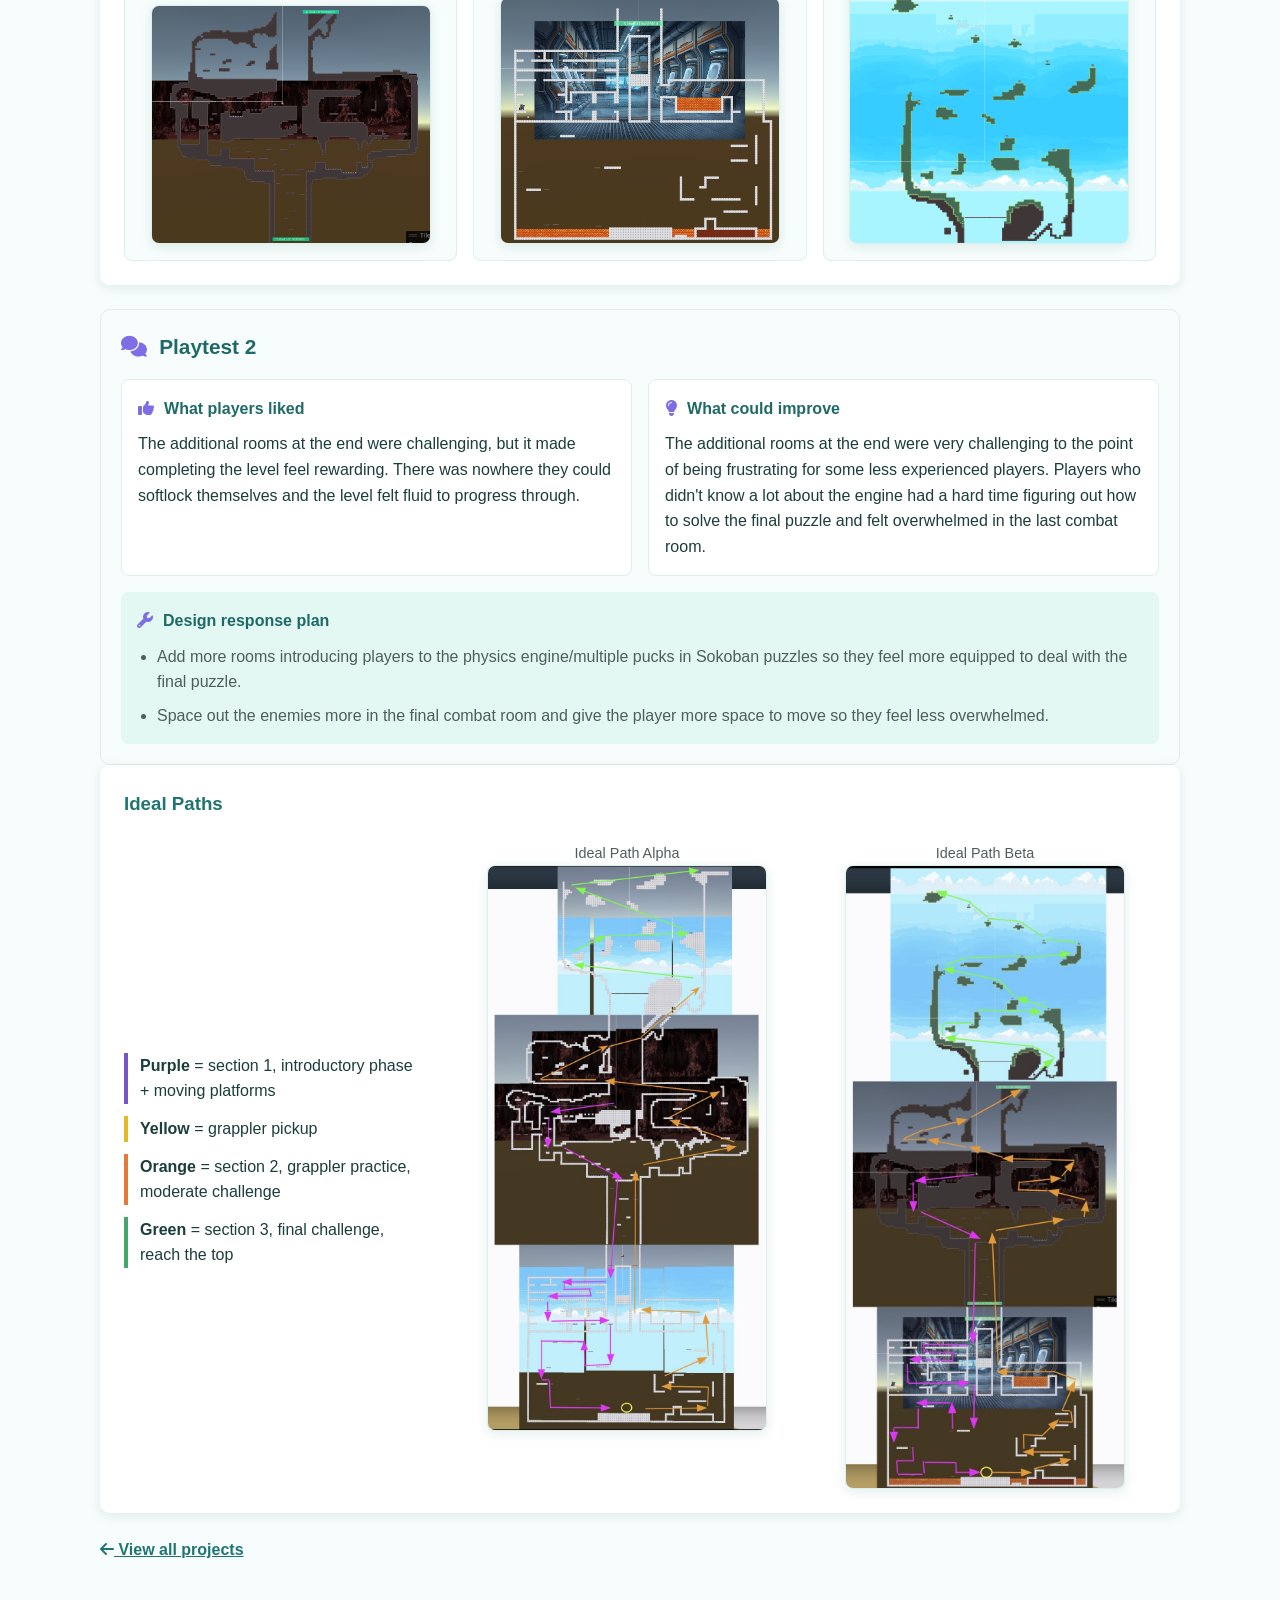
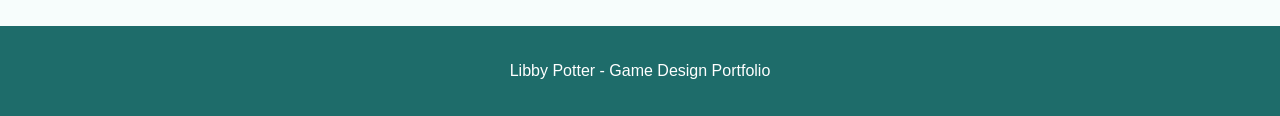
==== commit c68122ee: "add images to dungeon delver and alien invaders" ====
--- a/alien-invaders.html
+++ b/alien-invaders.html
@@ -32,7 +32,7 @@
 
   <!-- Project Details -->
   <main class="project-detail-section">
-    <div class="container">
+    <div class="container project-detail-container">
       <div class="project-detail-card">
         <h3>Project Overview</h3>
         <p><strong>Project:</strong> Alien Invaders, level design</p>
@@ -53,32 +53,86 @@
       </ul>
 
       <h2>Design Process</h2>
-      <div class="project-detail-card">
+      <div class="project-detail-card design-goals-card">
         <h3>Design Goals</h3>
-          <h4>Interconnected Level Design</h4>
-          <p>I wanted players to feel that they were exploring one cohesive world rather than a series of disconnected stages, as well as encourage exploration.</p>
-          <h4>Progressive Difficulty</h4>
-          <p>Introduce mechanics gradually before combining them into more difficult sequences. </p>
-          <h4>Player Choice</h4>
-          <p>Incorporate multiple routes, optional rewards, and weapon choices to give players some control over how they explored and approached challenges.</p>
-          <!--Add AlienInvadersFlowcgart.jpg to this section-->>
+        <div class="design-goals-content">
+          <div class="design-goals-copy">
+            <h4>Interconnected Level Design</h4>
+            <p>I wanted players to feel that they were exploring one cohesive world rather than a series of disconnected stages, as well as encourage exploration.</p>
+            <h4>Progressive Difficulty</h4>
+            <p>Introduce mechanics gradually before combining them into more difficult sequences. </p>
+            <h4>Player Choice</h4>
+            <p>Incorporate multiple routes, optional rewards, and weapon choices to give players some control over how they explored and approached challenges.</p>
+          </div>
+          <figure class="project-figure project-figure-flowchart">
+            <img src="img/AlienInvaders/AlienInvadersFlowchart.jpg" alt="Flowchart showing the progression through the Alien Invaders levels">
+          </figure>
+        </div>
       </div>
       <div class="project-detail-card">
         <h3>Initial Design</h3>
-          <h4>Section 1 - The Underground</h4>
-          <!--Add AlienInvadersLevel1Draft1.jpg-->
-          <p>The opening section introduces the player to the environment and basic platforming mechanics. I designed branching cave pathways, optional exploration routes, and areas that players could see but could not yet access.</p>
-          <h4>Section 2 - The Alien Facility</h4>
-          <p>The second section shifts to a more artificial environment, using angular layouts, winding routes, enemies, and moving platforms to create a distinct identity. This is where players obtain the grappling hook, unlocking a new way to navigate the world.</p>
-          <h4>Section 3 - The Surface</h4>
-          <p>The final section focuses on mastering the grappling hook. I combined grappling challenges with bounce pads to create a more demanding platforming sequence that tests the skills players developed earlier.</p>
+        <div class="initial-design-levels">
+          <div class="initial-design-level">
+            <div class="initial-design-copy">
+              <h4>Section 1 - The Underground</h4>
+              <p>The opening section introduces the player to the environment and basic platforming mechanics. I designed branching cave pathways, optional exploration routes, and areas that players could see but could not yet access.</p>
+            </div>
+            <figure class="project-figure project-figure-level">
+              <img src="img/AlienInvaders/AlienInvadersLevel1Draft1.jpg" alt="Initial level design draft for Section 1, The Underground">
+            </figure>
+          </div>
+          <div class="initial-design-level">
+            <div class="initial-design-copy">
+              <h4>Section 2 - The Alien Facility</h4>
+              <p>The second section shifts to a more artificial environment, using angular layouts, winding routes, enemies, and moving platforms to create a distinct identity. This is where players obtain the grappling hook, unlocking a new way to navigate the world.</p>
+            </div>
+            <figure class="project-figure project-figure-level">
+              <img src="img/AlienInvaders/AlienInvadersLevel2Draft1.jpg" alt="Initial level design draft for Section 2, The Alien Facility">
+            </figure>
+          </div>
+          <div class="initial-design-level">
+            <div class="initial-design-copy">
+              <h4>Section 3 - The Surface</h4>
+              <p>The final section focuses on mastering the grappling hook. I combined grappling challenges with bounce pads to create a more demanding platforming sequence that tests the skills players developed earlier.</p>
+            </div>
+            <figure class="project-figure project-figure-level">
+              <img src="img/AlienInvaders/AlienInvadersLevel3Draft1.jpg" alt="Initial level design draft for Section 3, The Surface">
+            </figure>
+          </div>
+        </div>
       </div>
 
       <div class="project-detail-card alpha-section">
         <div class="alpha-heading">
           <h3>Alpha</h3>
         </div>
-        <h4>Ideal Path</h4>
+        <div class="initial-design-levels alpha-levels">
+          <div class="initial-design-level alpha-level">
+            <div class="initial-design-copy">
+              <h4>Section 1 - The Underground</h4>
+            </div>
+            <figure class="project-figure project-figure-level">
+              <img src="img/AlienInvaders/AlienInvadersLevel1Alpha.png" alt="Initial level design draft for Section 1, The Underground">
+            </figure>
+          </div>
+          <div class="initial-design-level alpha-level">
+            <div class="initial-design-copy">
+              <h4>Section 2 - The Alien Facility</h4>
+            </div>
+            <figure class="project-figure project-figure-level">
+              <img src="img/AlienInvaders/AlienInvadersLevel2Alpha.png" alt="Initial level design draft for Section 2, The Alien Facility">
+            </figure>
+          </div>
+          <div class="initial-design-level alpha-level">
+            <div class="initial-design-copy">
+              <h4>Section 3 - The Surface</h4>
+            </div>
+            <figure class="project-figure project-figure-level">
+              <img src="img/AlienInvaders/AlienInvadersLevel3Alpha.png" alt="Initial level design draft for Section 3, The Surface">
+            </figure>
+          </div>
+        </div>
+        </div>
         <div class="alpha-playtest">
           <h4 class="alpha-playtest-title"><i class="fa-solid fa-comments" aria-hidden="true"></i> Playtest 1</h4>
           <div class="alpha-feedback">
@@ -102,8 +156,36 @@
           </div>
         </div>
 
+        <div class="project-detail-card alpha-section">
         <div class="alpha-heading">
           <h3>Beta</h3>
+        </div>
+        <div class="initial-design-levels alpha-levels">
+          <div class="initial-design-level alpha-level">
+            <div class="initial-design-copy">
+              <h4>Section 1 - The Underground</h4>
+            </div>
+            <figure class="project-figure project-figure-level">
+              <img src="img/AlienInvaders/AlienInvadersLevel1Beta.png" alt="Initial level design draft for Section 1, The Underground">
+            </figure>
+          </div>
+          <div class="initial-design-level alpha-level">
+            <div class="initial-design-copy">
+              <h4>Section 2 - The Alien Facility</h4>
+            </div>
+            <figure class="project-figure project-figure-level">
+              <img src="img/AlienInvaders/AlienInvadersLevel2Beta.png" alt="Initial level design draft for Section 2, The Alien Facility">
+            </figure>
+          </div>
+          <div class="initial-design-level alpha-level">
+            <div class="initial-design-copy">
+              <h4>Section 3 - The Surface</h4>
+            </div>
+            <figure class="project-figure project-figure-level">
+              <img src="img/AlienInvaders/AlienInvadersLevel3Beta.png" alt="Initial level design draft for Section 3, The Surface">
+            </figure>
+          </div>
+        </div>
         </div>
           <div class="alpha-playtest">
           <h4 class="alpha-playtest-title"><i class="fa-solid fa-comments" aria-hidden="true"></i> Playtest 2</h4>
@@ -125,6 +207,27 @@
             </ul>
           </div>
       </div>
+      <div class="project-detail-card ideal-path-section">
+        <h3>Ideal Paths</h3>
+        <div class="ideal-path-layout">
+          <ul class="ideal-path-legend">
+            <li class="ideal-path-section1"><strong>Purple</strong> = section 1, introductory phase + moving platforms</li>
+            <li class="ideal-path-grappler"><strong>Yellow</strong> = grappler pickup</li>
+            <li class="ideal-path-section2"><strong>Orange</strong> = section 2, grappler practice, moderate challenge</li>
+            <li class="ideal-path-section3"><strong>Green</strong> = section 3, final challenge, reach the top</li>
+          </ul>
+          <div class="ideal-path-images">
+            <figure class="project-figure project-figure-ideal-path">
+              <figcaption>Ideal Path Alpha</figcaption>
+              <img src="img/AlienInvaders/AlienInvadersIdealPath1.jpg" alt="Alien Invaders ideal path map, marked in purple, yellow, orange, and green">
+            </figure>
+            <figure class="project-figure project-figure-ideal-path">
+              <figcaption>Ideal Path Beta</figcaption>
+              <img src="img/AlienInvaders/AlienInvadersIdealPath2.jpg" alt="Second Alien Invaders ideal path map">
+            </figure>
+          </div>
+        </div>
+      </div>
       <a href="index.html#projects" class="back-to-projects"><i class="fa-solid fa-arrow-left"></i> View all projects</a>
     </div>
   </main>
--- a/projects.css
+++ b/projects.css
@@ -142,6 +142,10 @@
   background-color: #f7fdfc;
 }
 
+.project-detail-container {
+  max-width: 1120px;
+}
+
 .project-detail-section h2 {
   font-size: 2rem;
   color: #1f6a67;
@@ -169,6 +173,173 @@
 
 .project-detail-card p:last-child {
   margin-bottom: 0;
+}
+
+.design-goals-content {
+  display: flex;
+  align-items: center;
+  gap: 2rem;
+}
+
+.design-goals-copy {
+  flex: 1 1 0;
+}
+
+.project-figure-flowchart {
+  flex: 0 1 360px;
+  margin: 0 auto;
+}
+
+.project-figure {
+  margin: 1.25rem auto;
+  text-align: center;
+}
+
+.project-figure img {
+  display: block;
+  width: 100%;
+  height: auto;
+  margin: 0 auto;
+  border: 1px solid #dcefe9;
+  border-radius: 8px;
+  background-color: #f7fdfc;
+  box-shadow: 0 3px 12px rgba(31, 106, 103, 0.12);
+}
+
+.project-figure figcaption {
+  margin-top: 0.6rem;
+  color: #4f5e5c;
+  font-size: 0.9rem;
+}
+
+.project-figure-flowchart img,
+.project-figure-level img {
+  max-width: 500px;
+}
+
+.project-figure-flowchart img {
+  max-width: 220px;
+}
+
+.project-figure-dd-flowchart {
+  flex: 0 1 360px;
+  margin: 0 auto;
+}
+
+.project-figure-dd-flowchart img {
+  max-width: 360px;
+}
+
+.project-figure-dd-sketch img,
+.project-figure-dd-pathing img {
+  max-width: 760px;
+}
+
+.project-figure-dd-layout img,
+.project-figure-dd-challenge img {
+  max-width: 900px;
+}
+
+.initial-design-levels {
+  display: flex;
+  flex-wrap: wrap;
+  gap: 1rem;
+}
+
+.initial-design-level {
+  display: flex;
+  flex: 1 1 280px;
+  flex-direction: column;
+  padding: 1rem;
+  background-color: #f7fdfc;
+  border: 1px solid #dcefe9;
+  border-radius: 8px;
+}
+
+.initial-design-copy {
+  flex: 1;
+}
+
+.initial-design-copy h4 {
+  margin-bottom: 0.5rem;
+  color: #1f6a67;
+}
+
+.initial-design-copy p {
+  margin-bottom: 0;
+}
+
+.initial-design-level .project-figure-level {
+  margin: 0 0 1rem;
+  order: -1;
+}
+
+.initial-design-level .project-figure-level img {
+  max-width: 160px;
+}
+
+.alpha-level .project-figure-level {
+  margin: 1rem 0 0;
+  order: 0;
+}
+
+.alpha-level .project-figure-level img {
+  max-width: 280px;
+}
+
+.project-figure-ideal-path img {
+  max-width: 280px;
+}
+
+.ideal-path-layout {
+  display: flex;
+  align-items: center;
+  gap: 2rem;
+}
+
+.ideal-path-images {
+  display: flex;
+  flex: 1 1 0;
+  gap: 1rem;
+}
+
+.ideal-path-images .project-figure-ideal-path {
+  flex: 1 1 0;
+  min-width: 0;
+  margin: 0;
+}
+
+.ideal-path-legend {
+  flex: 0 1 300px;
+  margin: 0;
+  padding: 0;
+  list-style: none;
+}
+
+.ideal-path-legend li {
+  margin-bottom: 0.75rem;
+  padding-left: 0.75rem;
+  border-left: 4px solid;
+}
+
+.ideal-path-legend li:last-child {
+  margin-bottom: 0;
+}
+
+.ideal-path-legend .ideal-path-section1 {
+  border-left-color: #7655c8;
+}
+
+.ideal-path-legend .ideal-path-grappler {
+  border-left-color: #e3b928;
+}
+
+.ideal-path-legend .ideal-path-section2 {
+  border-left-color: #e87835;
+}
+
+.ideal-path-legend .ideal-path-section3 {
+  border-left-color: #45a66a;
 }
 
 .alpha-heading {
@@ -445,6 +616,32 @@
     flex-direction: column;
   }
 
+  .design-goals-content {
+    flex-direction: column;
+    align-items: stretch;
+  }
+
+  .ideal-path-layout {
+    flex-direction: column;
+    align-items: stretch;
+  }
+
+  .ideal-path-images {
+    flex-direction: column;
+  }
+
+  .ideal-path-legend {
+    flex-basis: auto;
+  }
+
+  .project-figure-flowchart {
+    width: 100%;
+  }
+
+  .project-figure-dd-flowchart {
+    width: 100%;
+  }
+
   .gameplay-steps {
     flex-direction: column;
   }
@@ -468,3 +665,9 @@
     font-size: 2rem;
   }
 }
+
+@media (max-width: 560px) {
+  .initial-design-levels {
+    flex-direction: column;
+  }
+}
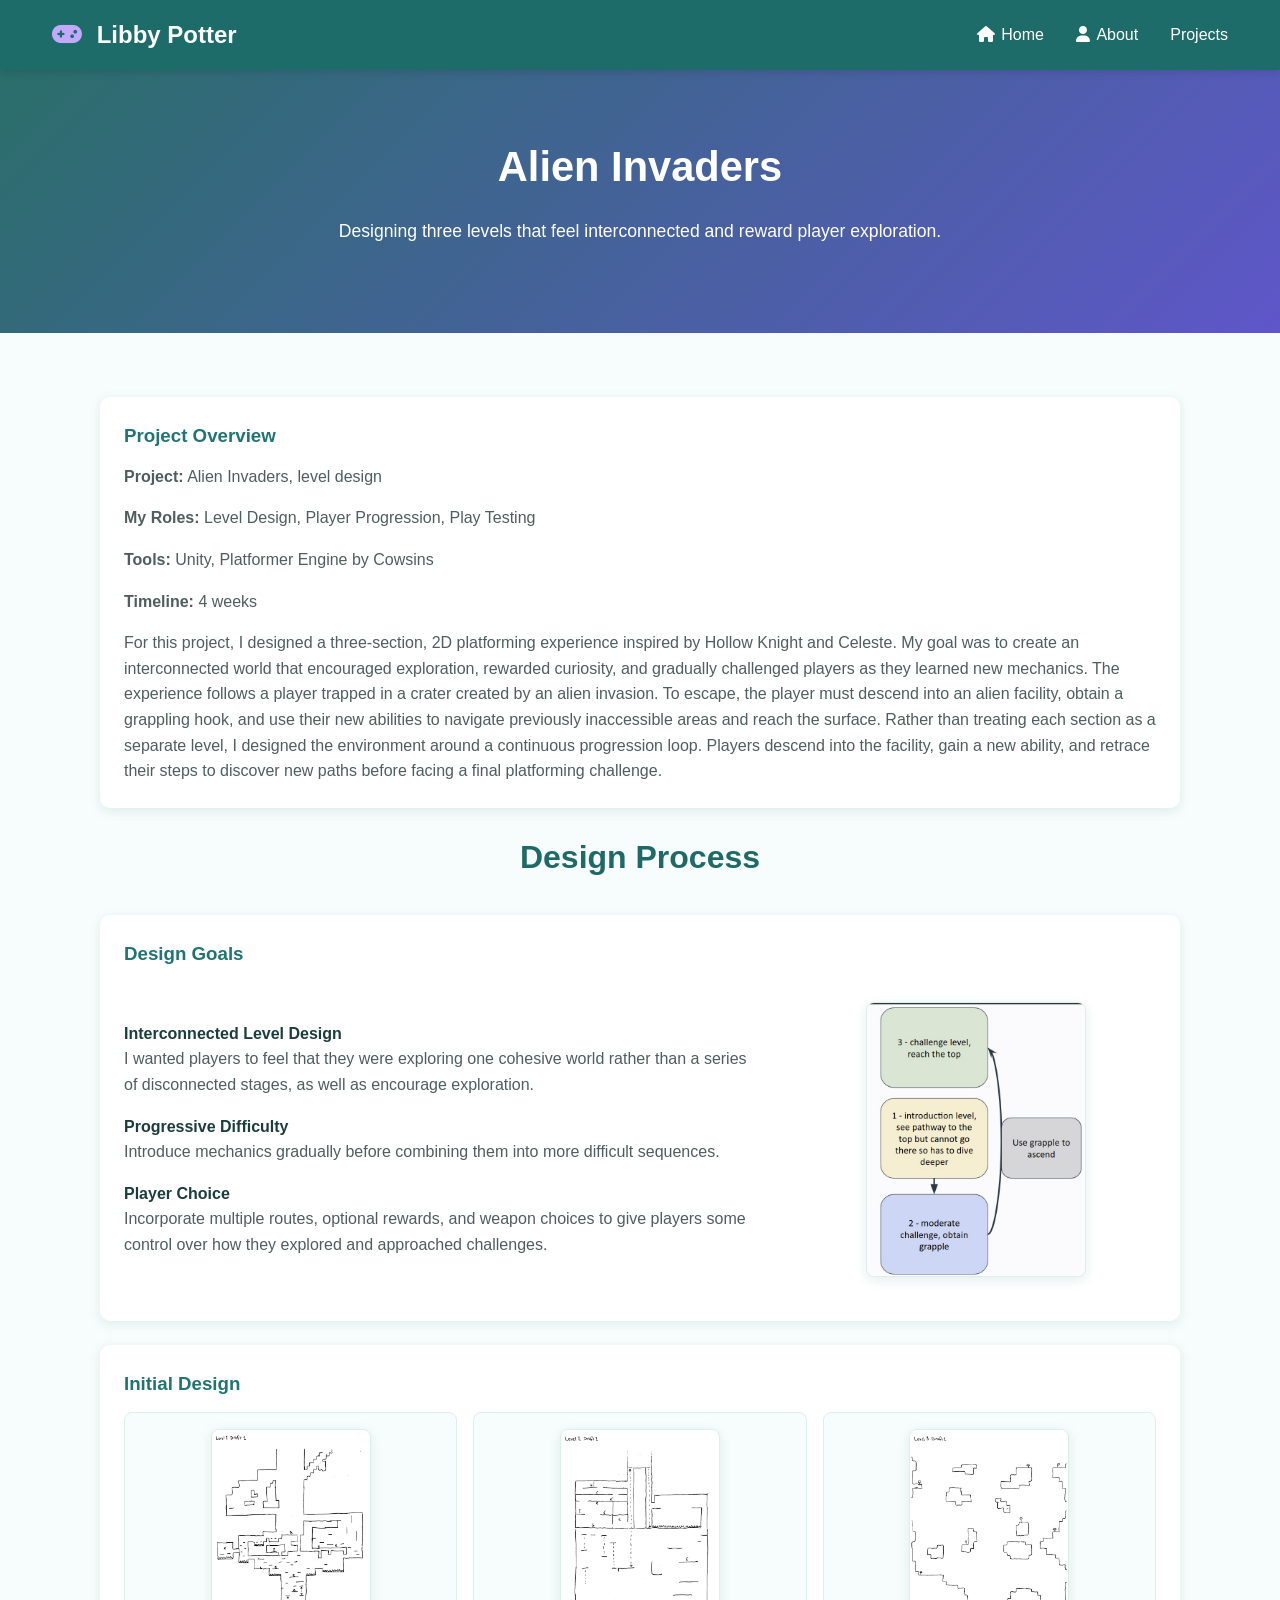
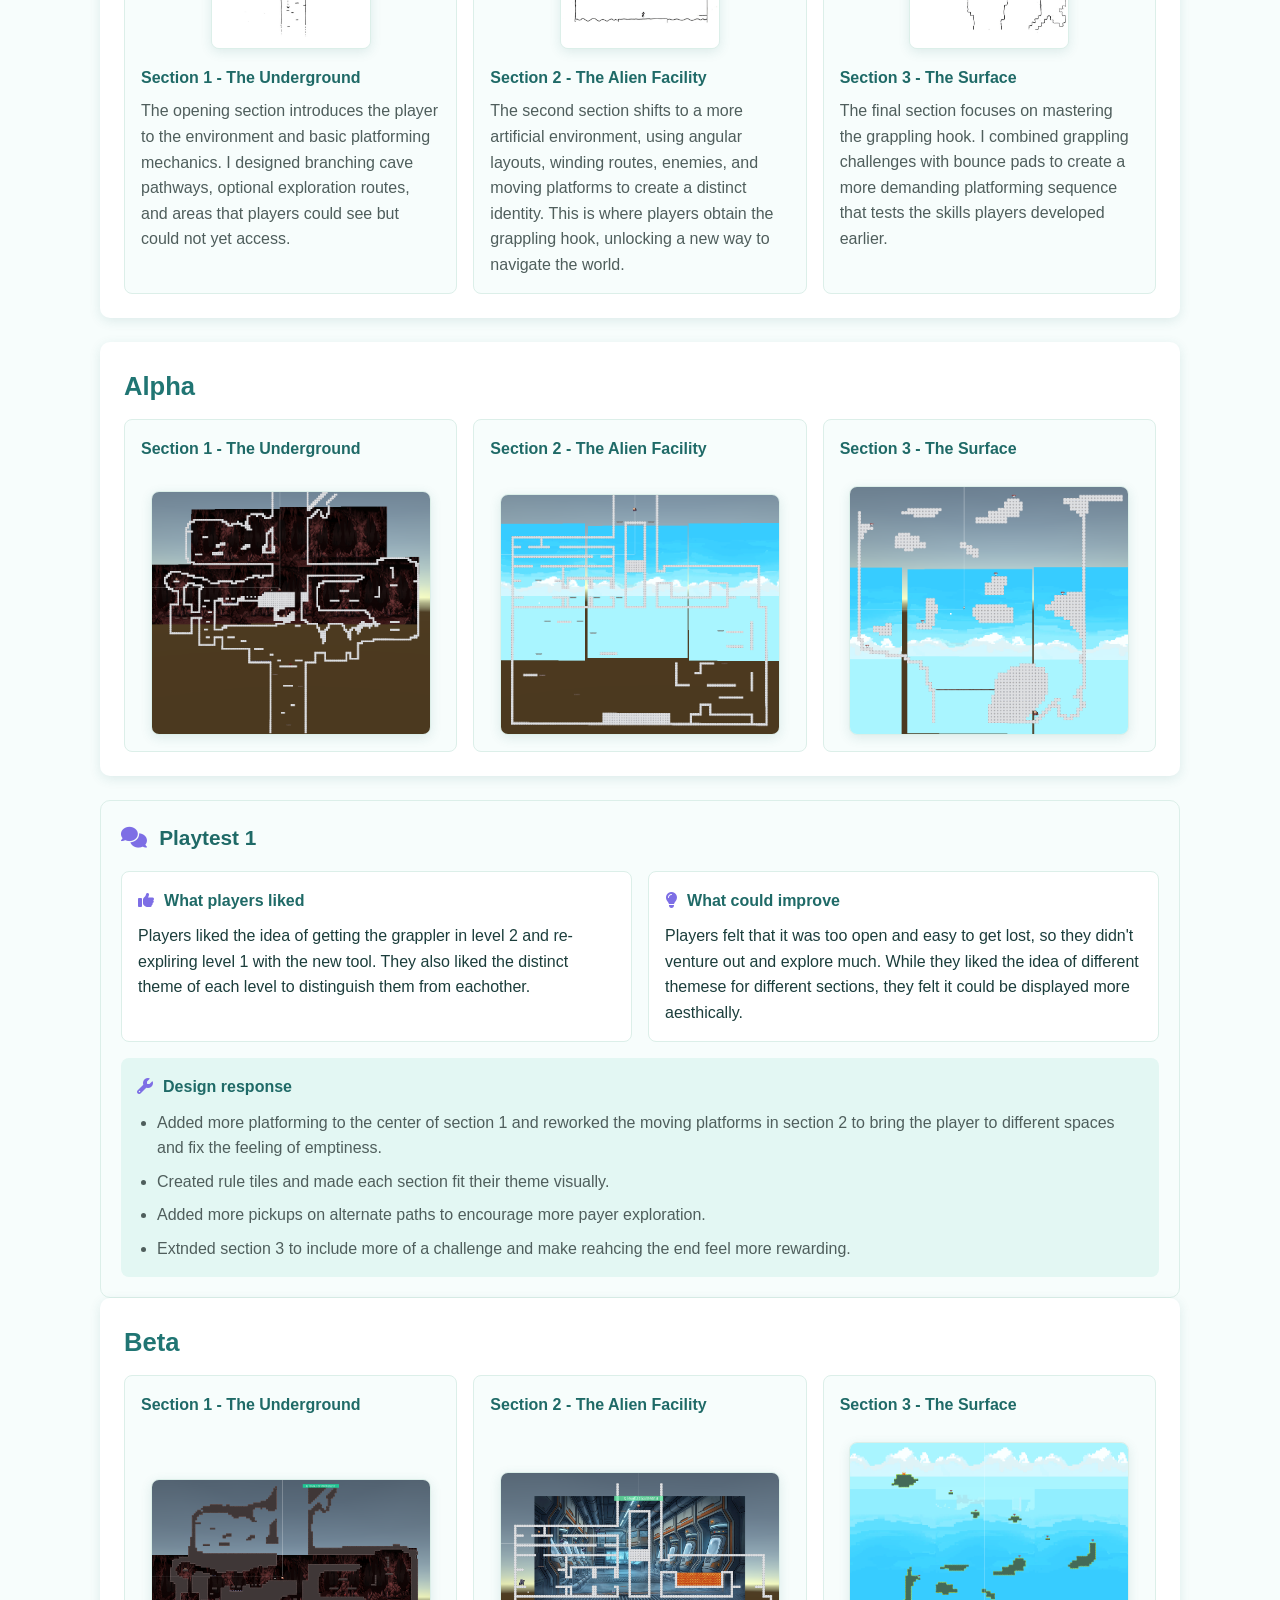
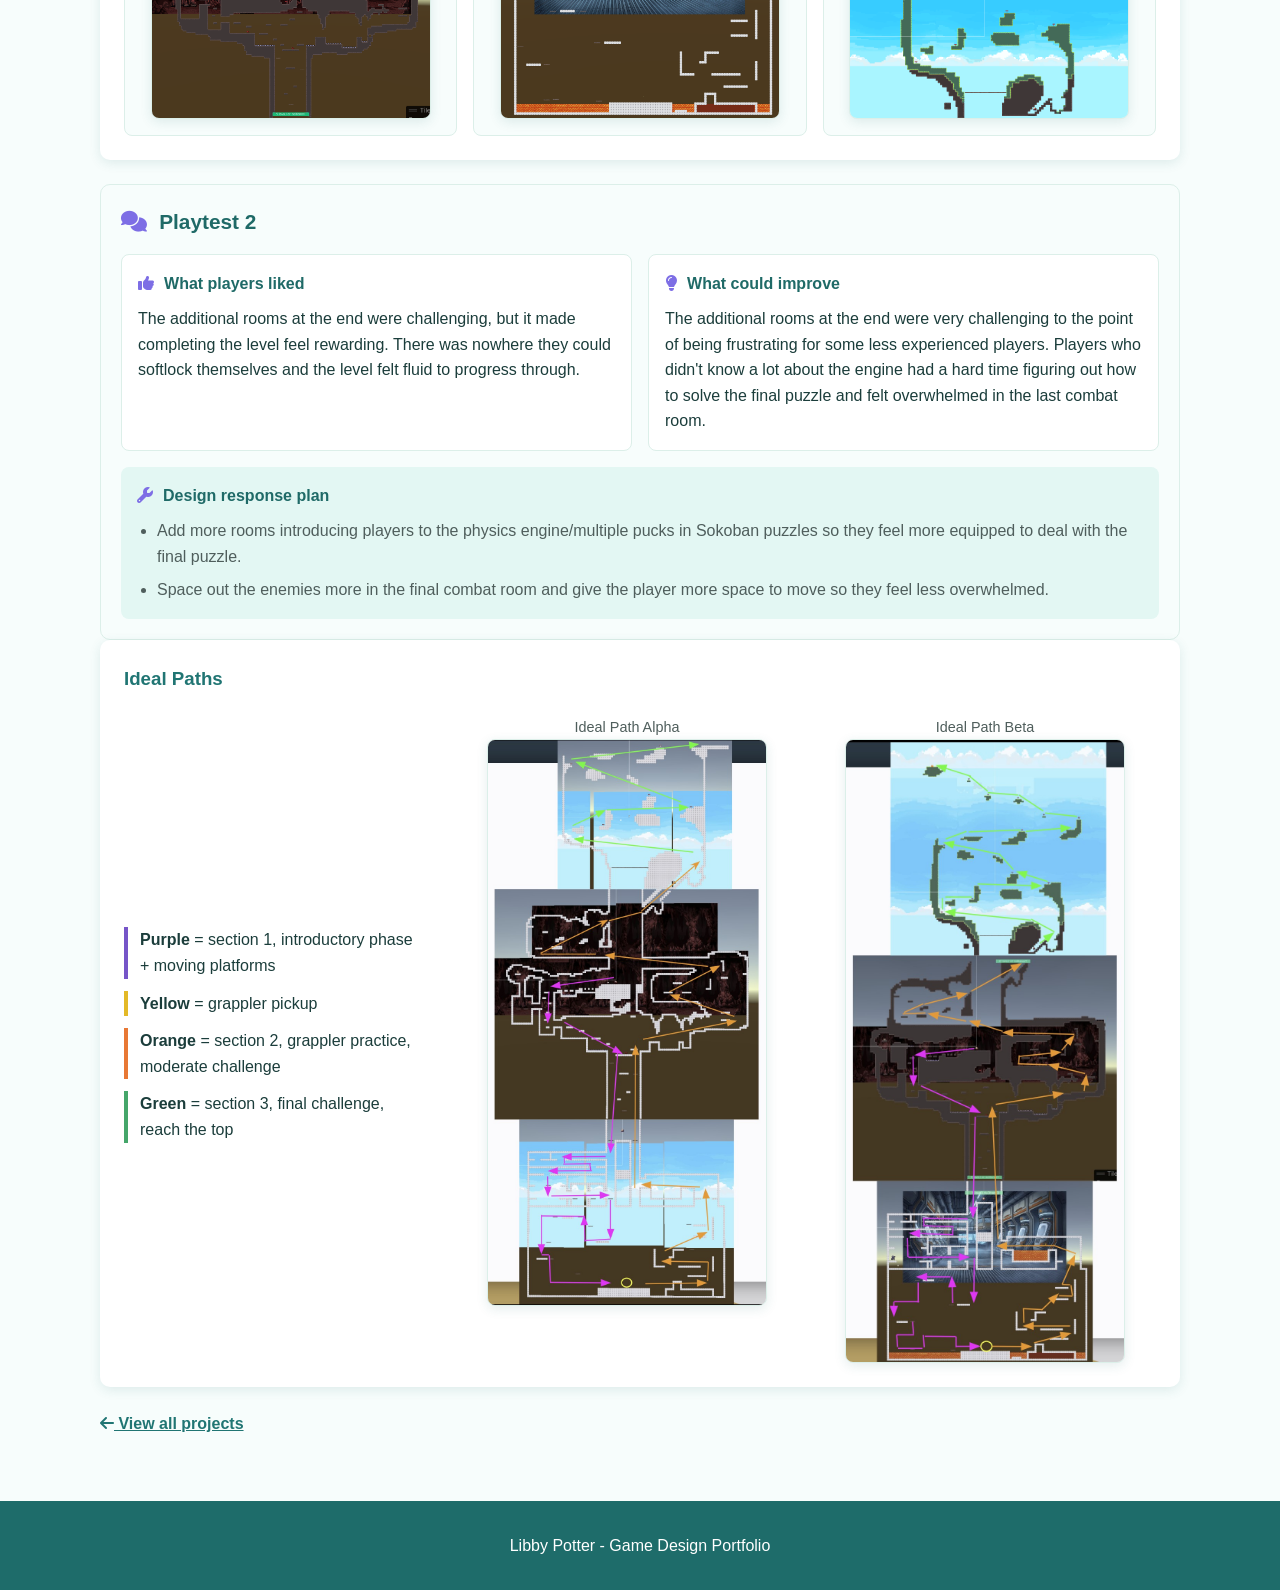
==== commit f408d152: "update shepherd page" ====
--- a/alien-invaders.html
+++ b/alien-invaders.html
@@ -26,7 +26,6 @@
     <div class="container">
       <h2>Alien Invaders</h2>
       <p>Designing three levels that feel interconnected and reward player exploration.</p>
-      <a href="index.html#projects" class="btn"><i class="fa-solid fa-arrow-left"></i>Back to Projects</a>
     </div>
   </section>
 
@@ -37,7 +36,7 @@
         <h3>Project Overview</h3>
         <p><strong>Project:</strong> Alien Invaders, level design</p>
         <p><strong>My Roles:</strong> Level Design, Player Progression, Play Testing</p>
-        <p><strong>Tools:</strong> Platformer Engine by Cowsins</p>
+        <p><strong>Tools:</strong> Unity, Platformer Engine by Cowsins</p>
         <p><strong>Timeline:</strong> 4 weeks</p>
         <p>For this project, I designed a three-section, 2D platforming experience inspired by Hollow Knight and Celeste. My goal was to create an interconnected world that encouraged exploration, rewarded curiosity, and gradually challenged players as they learned new mechanics.
 
@@ -46,11 +45,6 @@
         Rather than treating each section as a separate level, I designed the environment around a continuous progression loop. Players descend into the facility, gain a new ability, and retrace their steps to discover new paths before facing a final platforming challenge.
         </p>
       </div>
-      <ul class="project-tags" aria-label="Project topics">
-        <li>Level Design</li>
-        <li>Iterative Design</li>
-        <li>Playtesting</li>
-      </ul>
 
       <h2>Design Process</h2>
       <div class="project-detail-card design-goals-card">
--- a/projects.css
+++ b/projects.css
@@ -671,3 +671,326 @@
     flex-direction: column;
   }
 }
+
+/* Keep Monarch's updated layout within the portfolio's teal and purple palette. */
+.monarch-page {
+  color: #1b3d3b;
+  background-color: #e8f8f5;
+}
+
+.monarch-page .navbar,
+.monarch-page .footer {
+  background-color: #1e6c6a;
+}
+
+.monarch-page .navbar {
+  z-index: 1;
+}
+
+.monarch-page .nav-links a:hover,
+.monarch-page .nav-links a:focus-visible {
+  color: #a47ff0;
+}
+
+.monarch-page .project-detail-hero {
+  padding: 5rem 0;
+  background: linear-gradient(135deg, #2a6e6a 0%, #5f56c9 100%);
+}
+
+.monarch-page .project-detail-hero h2 {
+  font-size: 3.2rem;
+  letter-spacing: 0.03em;
+}
+
+.monarch-page .project-detail-hero p {
+  max-width: 600px;
+  font-size: 1.2rem;
+}
+
+.monarch-page .project-detail-hero .btn {
+  background-color: #207573;
+}
+
+.monarch-page .project-detail-hero .btn:hover,
+.monarch-page .project-detail-hero .btn:focus-visible {
+  background-color: #175455;
+}
+
+.monarch-page .project-detail-section {
+  padding: 3.5rem 0;
+  background-color: #f7fdfc;
+}
+
+.monarch-page .project-detail-section .container {
+  max-width: 1050px;
+}
+
+.monarch-page .project-detail-card {
+  border: 1px solid #dcefe9;
+  border-radius: 14px;
+  box-shadow: 0 6px 20px rgba(31, 106, 103, 0.08);
+}
+
+.monarch-page .monarch-overview {
+  display: flex;
+  align-items: center;
+  gap: 2rem;
+  padding: 2.25rem;
+}
+
+.monarch-overview-copy {
+  flex: 1;
+}
+
+.monarch-page .monarch-eyebrow {
+  margin-bottom: 0.5rem;
+  color: #5f56c9;
+  font-size: 0.8rem;
+  font-weight: bold;
+  letter-spacing: 0.12em;
+  text-transform: uppercase;
+}
+
+.monarch-page .monarch-overview h3,
+.monarch-page .monarch-contribution-card h3 {
+  color: #207573;
+  font-size: 1.55rem;
+}
+
+.monarch-page .monarch-overview-copy > p:not(.monarch-eyebrow) {
+  line-height: 1.8;
+}
+
+.monarch-facts {
+  display: flex;
+  flex-wrap: wrap;
+  gap: 0.6rem;
+  margin-top: 1.25rem;
+  list-style: none;
+}
+
+.monarch-facts li {
+  padding: 0.55rem 0.75rem;
+  border-radius: 8px;
+  background-color: #eef9f7;
+  color: #285452;
+  font-size: 0.9rem;
+}
+
+.monarch-overview-figure {
+  flex: 0 1 36%;
+  margin: 0;
+}
+
+.monarch-overview-figure img {
+  display: block;
+  width: 100%;
+  border-radius: 12px;
+  box-shadow: 0 5px 16px rgba(31, 106, 103, 0.14);
+}
+
+.monarch-page figure figcaption {
+  margin-top: 0.7rem;
+  color: #526b69;
+  font-size: 0.9rem;
+  line-height: 1.5;
+  text-align: center;
+}
+
+.monarch-page .project-tags {
+  margin: 1.25rem 0 3rem;
+}
+
+.monarch-page .project-tags li {
+  border: 1px solid #dcefe9;
+  background-color: #e3f7f3;
+  color: #1f6a67;
+}
+
+.monarch-page .monarch-section-heading {
+  margin-bottom: 0.35rem;
+  color: #1f6a67;
+  text-align: left;
+}
+
+.monarch-page .monarch-section-intro {
+  margin-bottom: 1.5rem;
+  color: #526b69;
+}
+
+.monarch-page .monarch-contribution-card {
+  padding: 1.75rem;
+  border-left: 5px solid #7a7ad8;
+}
+
+.monarch-page .monarch-contribution-card p {
+  line-height: 1.8;
+}
+
+.monarch-document-figure {
+  width: 100%;
+  max-width: 640px;
+  margin: 1.25rem auto 0;
+}
+
+.monarch-document-figure img {
+  display: block;
+  width: 100%;
+  height: auto;
+  border: 1px solid #dcefe9;
+  border-radius: 8px;
+  background-color: #f0fcfb;
+  object-fit: contain;
+  object-position: left center;
+}
+
+.monarch-page .monarch-document-card {
+  display: flex;
+  align-items: center;
+  justify-content: space-between;
+  gap: 1.5rem;
+  margin: 2rem 0;
+  padding: 1.75rem;
+  border-radius: 14px;
+  background-color: #1e6c6a;
+  color: white;
+}
+
+.monarch-document-card h3 {
+  margin-bottom: 0.35rem;
+  font-size: 1.25rem;
+}
+
+.monarch-document-card p {
+  color: #e1f4f1;
+}
+
+.monarch-document-card a {
+  flex-shrink: 0;
+  padding: 0.8rem 1rem;
+  border-radius: 7px;
+  background-color: #eee9ff;
+  color: #393078;
+  font-weight: bold;
+  text-decoration: none;
+}
+
+.monarch-document-card a:hover,
+.monarch-document-card a:focus-visible {
+  background-color: white;
+  color: #5f56c9;
+  text-decoration: underline;
+}
+
+.monarch-document-card a i {
+  margin-right: 0.4rem;
+}
+
+.monarch-page .back-to-projects {
+  color: #207573;
+}
+
+/* Stack the overview and document link when there is less room on screen. */
+@media (max-width: 700px) {
+  .monarch-page .navbar .container {
+    flex-direction: column;
+    gap: 0.75rem;
+  }
+
+  .monarch-page .nav-links {
+    gap: 1rem;
+  }
+
+  .monarch-page .project-detail-hero {
+    padding: 3.5rem 0;
+  }
+
+  .monarch-page .project-detail-hero h2 {
+    font-size: 2.4rem;
+  }
+
+  .monarch-page .monarch-overview {
+    flex-direction: column;
+    align-items: stretch;
+    padding: 1.5rem;
+  }
+
+  .monarch-overview-figure {
+    width: 100%;
+    max-width: 380px;
+    margin: 0 auto;
+  }
+
+  .monarch-page .monarch-document-card {
+    align-items: flex-start;
+    flex-direction: column;
+  }
+}
+
+.shepherd-overview {
+  display: flex;
+  align-items: center;
+  gap: 2rem;
+}
+
+.shepherd-overview-figure {
+  flex: 0 1 36%;
+  max-width: 360px;
+  margin: 0;
+}
+
+.shepherd-overview-figure img {
+  display: block;
+  width: 100%;
+  height: auto;
+  border-radius: 8px;
+}
+
+.shepherd-figure img {
+  max-width: 650px;
+}
+
+.shepherd-playtest-figure img {
+  max-width: 100%;
+}
+
+.shepherd-page .project-detail-section .container {
+  max-width: 1120px;
+}
+
+.shepherd-page .alpha-section {
+  display: flex;
+  flex-wrap: wrap;
+  gap: 1rem;
+}
+
+.shepherd-page .alpha-summary {
+  flex: 1 1 100%;
+  margin-bottom: 0;
+}
+
+.shepherd-page .alpha-playtest {
+  flex: 1 1 calc(50% - 0.5rem);
+  min-width: 0;
+  margin-top: 0;
+  padding: 1rem;
+}
+
+@media (max-width: 700px) {
+  .shepherd-overview {
+    align-items: stretch;
+    flex-direction: column;
+  }
+
+  .shepherd-overview-figure {
+    width: 100%;
+    max-width: 380px;
+    margin: 0 auto;
+  }
+}
+
+@media (max-width: 560px) {
+  .shepherd-page .alpha-section {
+    flex-direction: column;
+  }
+}
